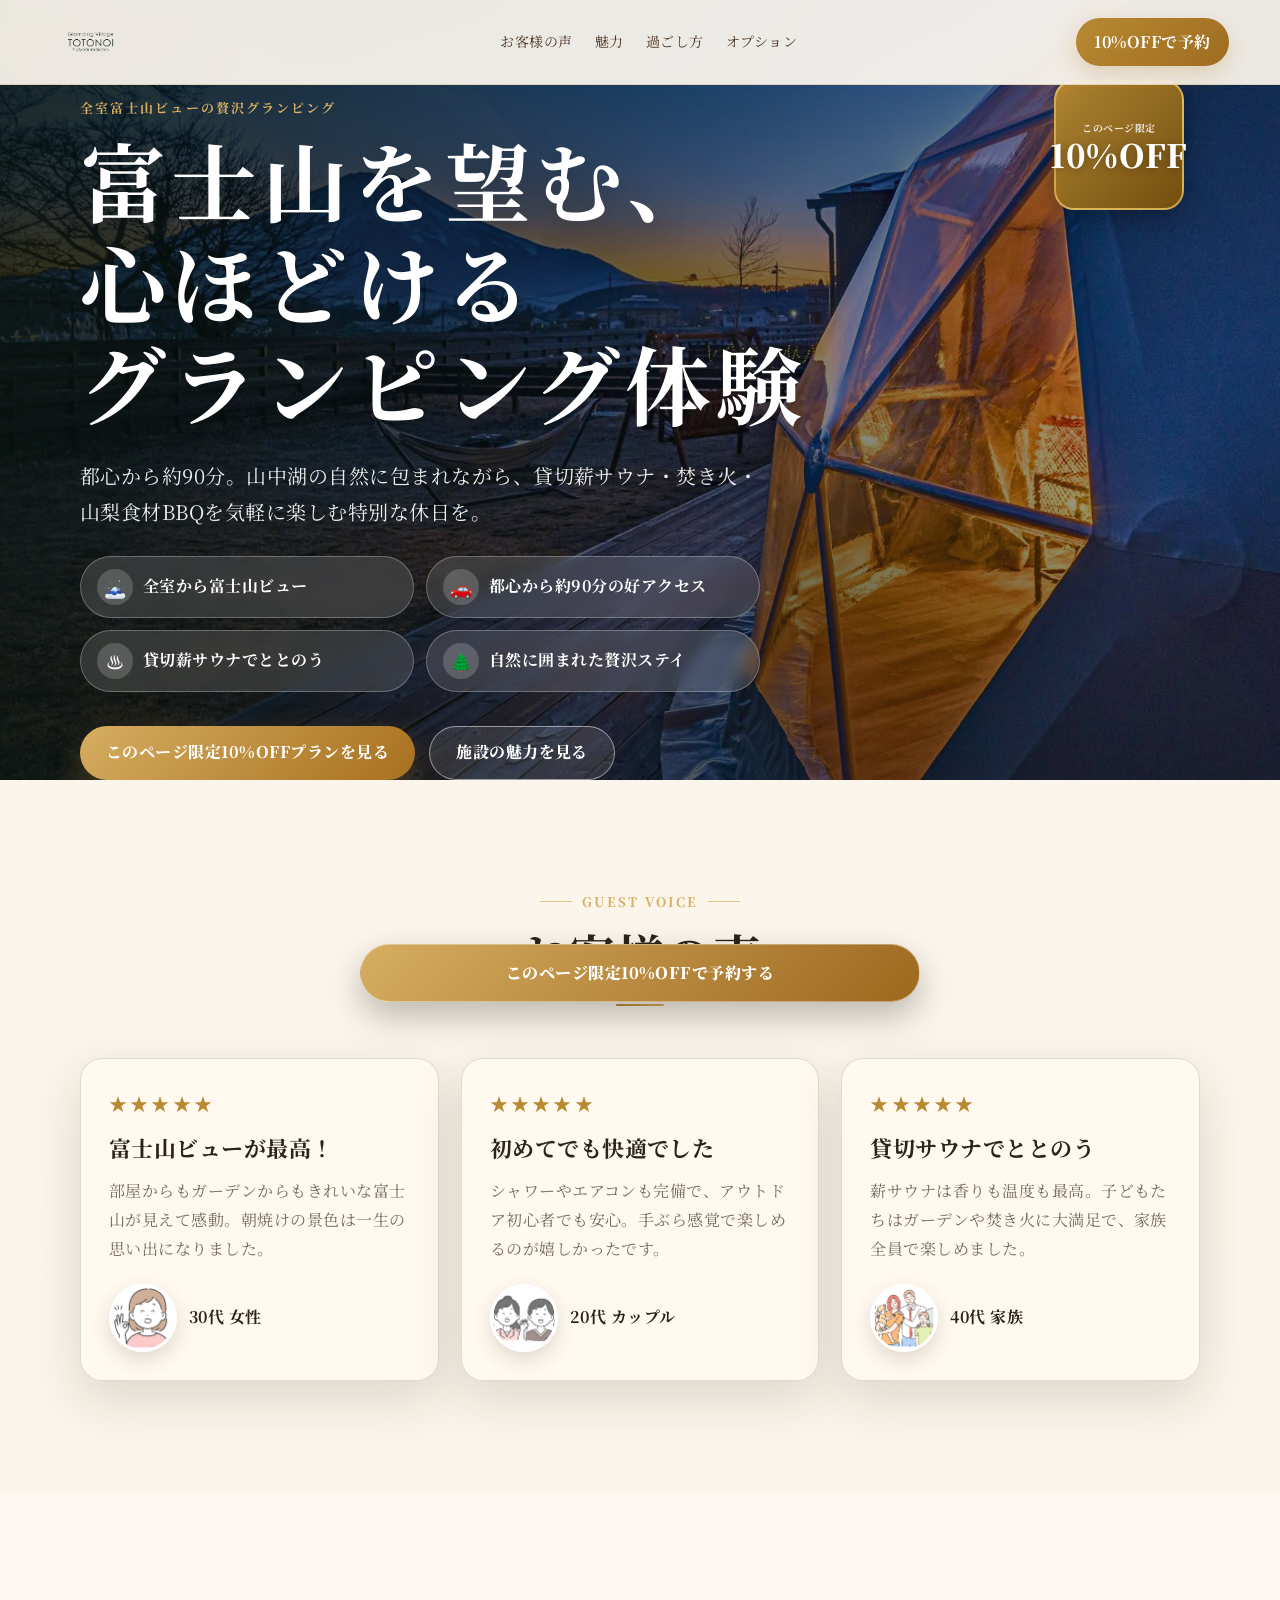
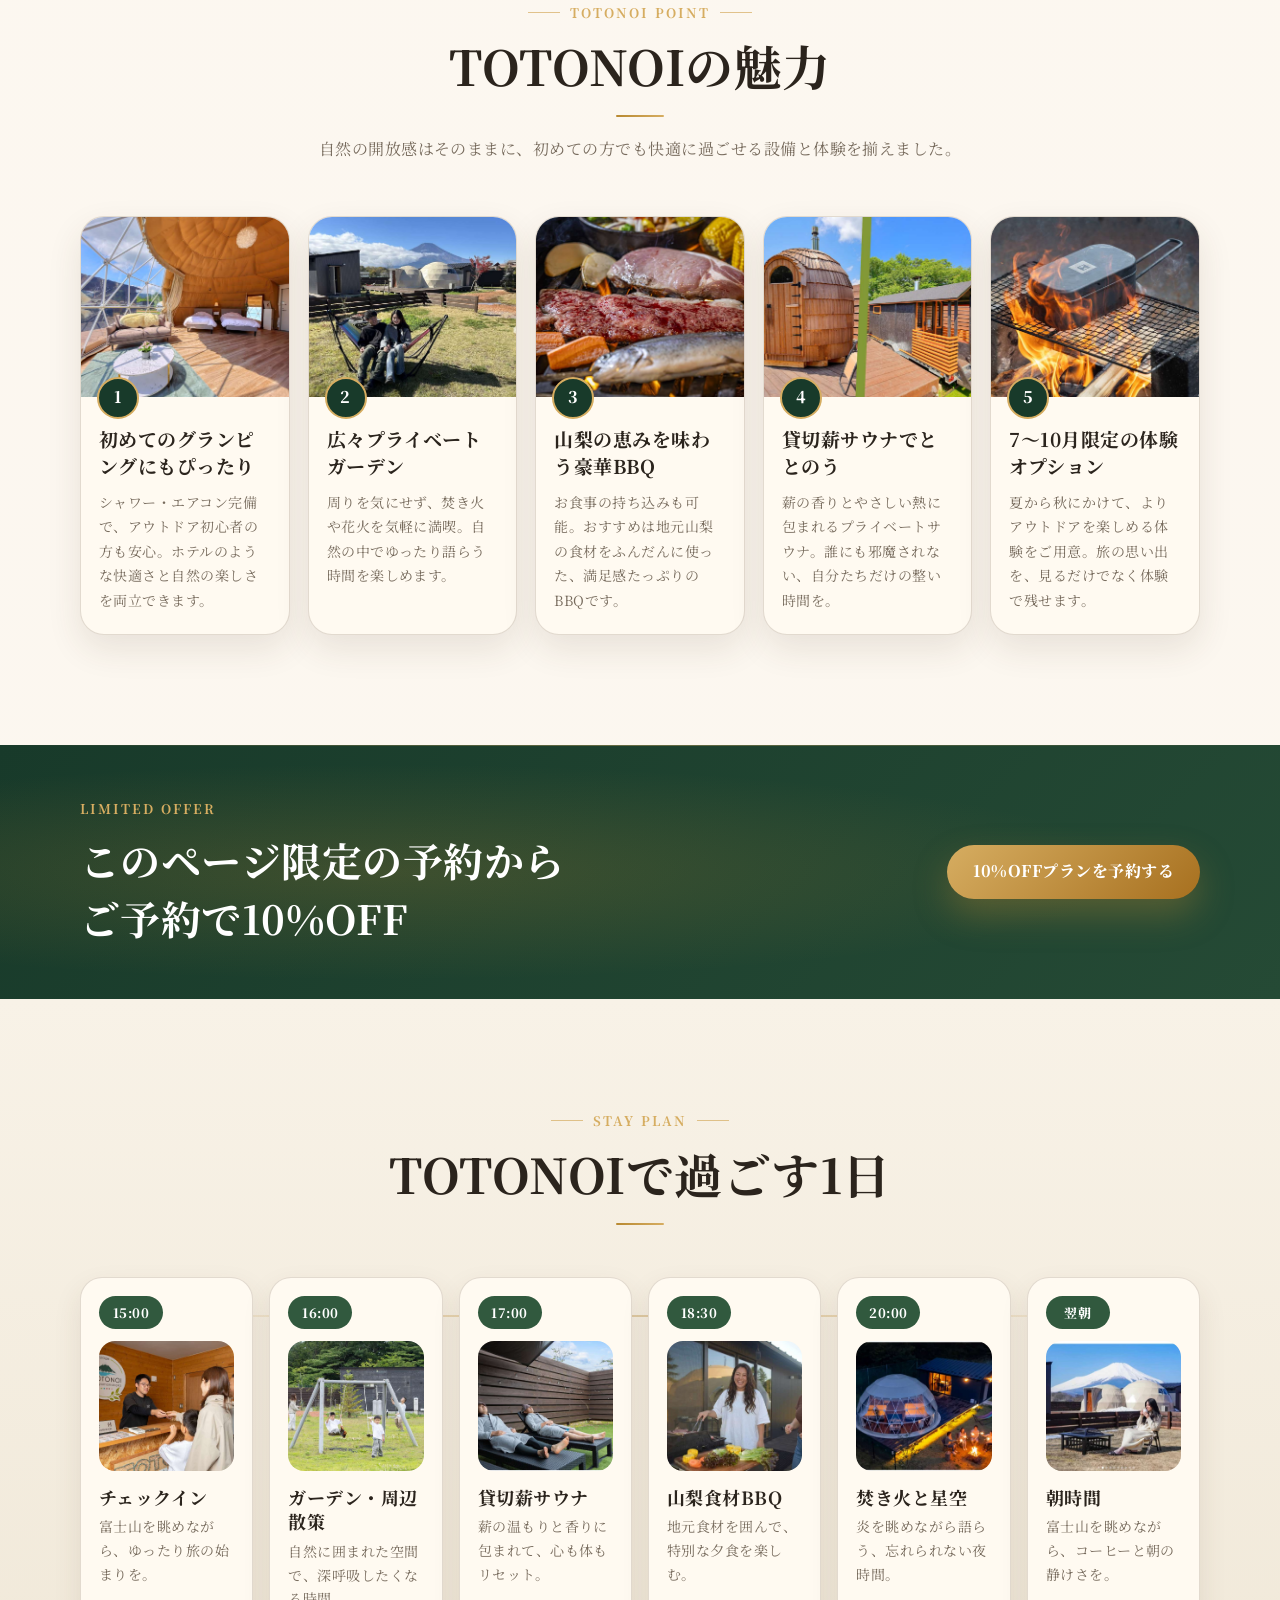
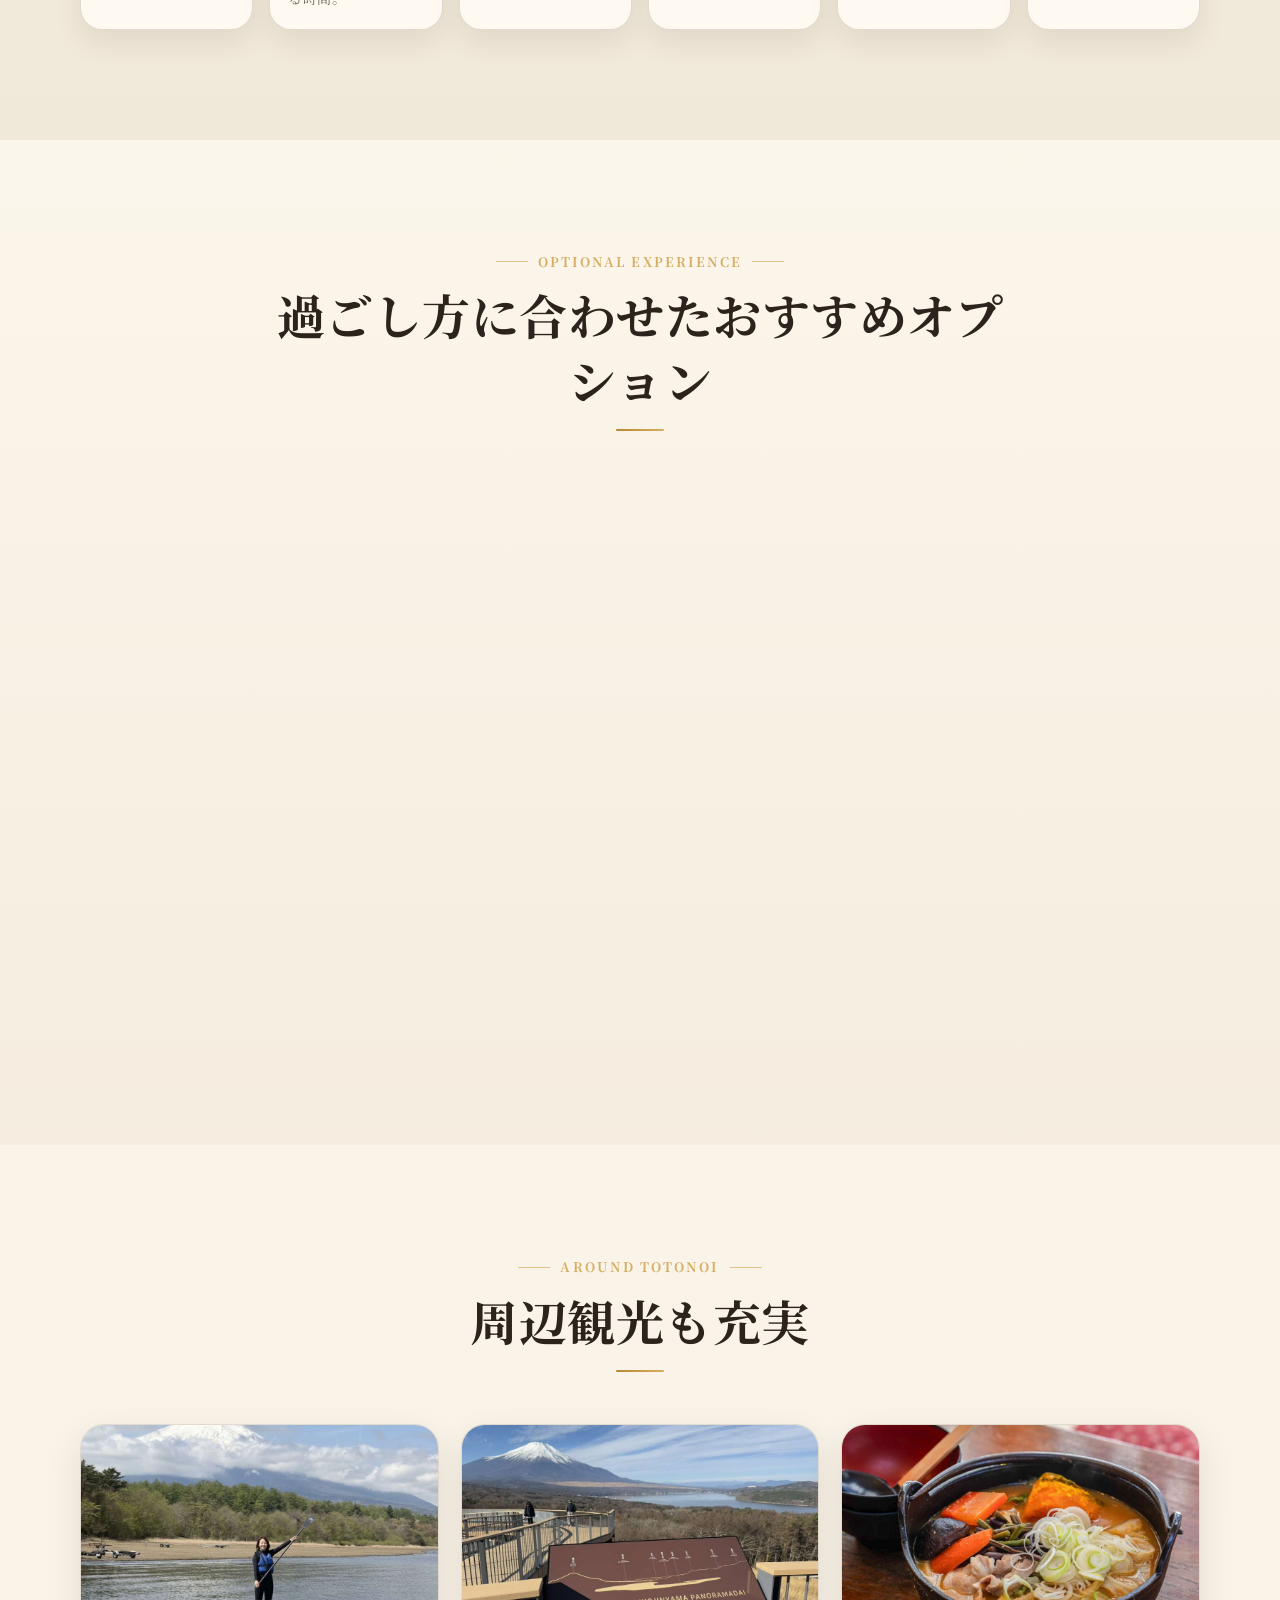
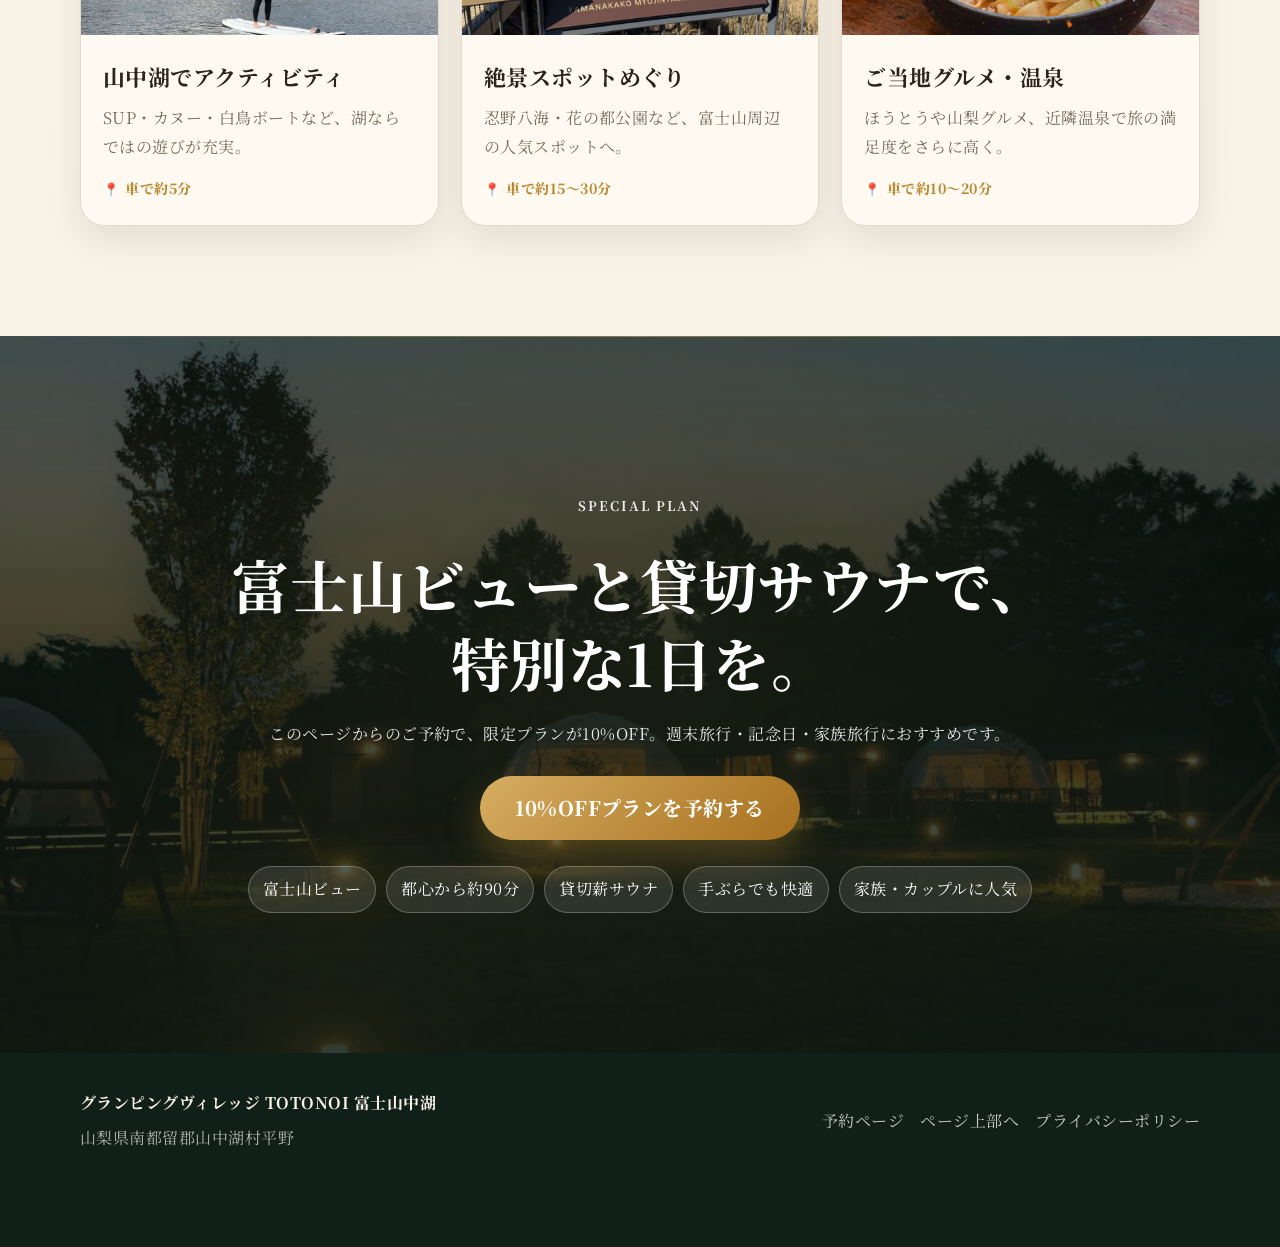
==== index.html @ 215a5625 "Update index.html" ====
<!doctype html>
<html lang="ja">
<head>
  <meta charset="utf-8">
  <meta name="viewport" content="width=device-width, initial-scale=1">
  <title>グランピングヴィレッジTOTONOI 富士山中湖｜LP限定10%OFF</title>
  <meta name="description" content="全室富士山ビュー。都心から約90分、貸切薪サウナと山梨食材BBQを楽しむ山中湖のグランピング。LP限定10%OFFプランはこちら。">
  <meta property="og:title" content="TOTONOI 富士山中湖｜富士山を望むグランピング体験">
  <meta property="og:description" content="全室富士山ビュー、都心から約90分。貸切薪サウナ・BBQ・焚き火・周辺観光を楽しめるグランピング。">
  <meta property="og:type" content="website">
  <meta property="og:image" content="images/hero-mv.jpg">
  <link rel="preconnect" href="https://fonts.googleapis.com">
  <link rel="preconnect" href="https://fonts.gstatic.com" crossorigin>
  <link href="https://fonts.googleapis.com/css2?family=Noto+Serif+JP:wght@400;700;900&display=swap" rel="stylesheet">
  <link rel="stylesheet" href="style.css">
</head>
<body>
  <!-- 予約URLはここを書き換えてください -->
  <!-- 例：const RESERVATION_URL = "https://reserve.489ban.net/client/g-totonoi/0/plan/id/xxxxx/stay"; は script.js 側にもあります -->

  <header class="site-header" aria-label="ページヘッダー">
    <a class="brand" href="#top" aria-label="TOTONOIトップへ">
      <img src="images/logo_type.png" alt="Glamping Village TOTONOI Fujiyamanakako" class="brand-logo">
    </a>
    <nav class="header-nav" aria-label="主要ナビゲーション">
      <a href="#voices">お客様の声</a>
      <a href="#features">魅力</a>
      <a href="#schedule">過ごし方</a>
      <a href="#options">オプション</a>
    </nav>
    <a class="header-cta js-reserve-link" href="#reserve">10%OFFで予約</a>
  </header>

  <main id="top">
    <section class="hero" aria-label="ファーストビュー">
      <div class="hero-bg" aria-hidden="true"></div>
      <div class="hero-overlay" aria-hidden="true"></div>
      <div class="hero-content container">
        <div class="discount-badge">
          <img src="images/10off.png" alt="このページからのご予約で10%OFF">
        </div>
        <p class="eyebrow">全室富士山ビューの贅沢グランピング</p>
        <h1>富士山を望む、<br>心ほどける<br>グランピング体験</h1>
        <p class="hero-lead">都心から約90分。山中湖の自然に包まれながら、貸切薪サウナ・焚き火・山梨食材BBQを気軽に楽しむ特別な休日を。</p>
        <ul class="hero-points" aria-label="TOTONOIの特徴">
          <li><span>🗻</span>全室から富士山ビュー</li>
          <li><span>🚗</span>都心から約90分の好アクセス</li>
          <li><span>♨️</span>貸切薪サウナでととのう</li>
          <li><span>🌲</span>自然に囲まれた贅沢ステイ</li>
        </ul>
        <div class="hero-actions">
          <a class="btn btn-primary js-reserve-link" href="#reserve">このページ限定10%OFFプランを見る</a>
          <a class="btn btn-ghost" href="#features">施設の魅力を見る</a>
        </div>
      </div>
    </section>

    <section id="voices" class="section voices">
      <div class="container">
        <div class="section-heading">
          <p class="eyebrow">Guest Voice</p>
          <h2>お客様の声</h2>
        </div>
        <div class="voice-grid">
          <article class="voice-card">
            <div class="stars" aria-label="5つ星">★★★★★</div>
            <h3>富士山ビューが最高！</h3>
            <p>部屋からもガーデンからもきれいな富士山が見えて感動。朝焼けの景色は一生の思い出になりました。</p>
            <div class="voice-person">
              <img src="images/voice-01.jpg" alt="30代女性の手書きイラスト" loading="lazy">
              <span>30代 女性</span>
            </div>
          </article>
          <article class="voice-card">
            <div class="stars" aria-label="5つ星">★★★★★</div>
            <h3>初めてでも快適でした</h3>
            <p>シャワーやエアコンも完備で、アウトドア初心者でも安心。手ぶら感覚で楽しめるのが嬉しかったです。</p>
            <div class="voice-person">
              <img src="images/voice-02.jpg" alt="20代カップルの手書きイラスト" loading="lazy">
              <span>20代 カップル</span>
            </div>
          </article>
          <article class="voice-card">
            <div class="stars" aria-label="5つ星">★★★★★</div>
            <h3>貸切サウナでととのう</h3>
            <p>薪サウナは香りも温度も最高。子どもたちはガーデンや焚き火に大満足で、家族全員で楽しめました。</p>
            <div class="voice-person">
              <img src="images/voice-03.jpg" alt="40代家族の手書きイラスト" loading="lazy">
              <span>40代 家族</span>
            </div>
          </article>
        </div>
      </div>
    </section>

    <section id="features" class="section features">
      <div class="container">
        <div class="section-heading">
          <p class="eyebrow">TOTONOI Point</p>
          <h2>TOTONOIの魅力</h2>
          <p>自然の開放感はそのままに、初めての方でも快適に過ごせる設備と体験を揃えました。</p>
        </div>
        <div class="feature-grid">
          <article class="feature-card">
            <img src="images/feature-room.jpg" alt="快適なグランピング客室" loading="lazy">
            <div class="feature-body">
              <span class="feature-mark">1</span>
              <h3>初めてのグランピングにもぴったり</h3>
              <p>シャワー・エアコン完備で、アウトドア初心者の方も安心。ホテルのような快適さと自然の楽しさを両立できます。</p>
            </div>
          </article>
          <article class="feature-card">
            <img src="images/feature-garden.jpg" alt="焚き火や花火を楽しめるプライベートガーデン" loading="lazy">
            <div class="feature-body">
              <span class="feature-mark">2</span>
              <h3>広々プライベートガーデン</h3>
              <p>周りを気にせず、焚き火や花火を気軽に満喫。自然の中でゆったり語らう時間を楽しめます。</p>
            </div>
          </article>
          <article class="feature-card">
            <img src="images/feature-bbq.jpg" alt="山梨食材を使った豪華BBQ" loading="lazy">
            <div class="feature-body">
              <span class="feature-mark">3</span>
              <h3>山梨の恵みを味わう豪華BBQ</h3>
              <p>お食事の持ち込みも可能。おすすめは地元山梨の食材をふんだんに使った、満足感たっぷりのBBQです。</p>
            </div>
          </article>
          <article class="feature-card">
            <img src="images/feature-sauna.jpg" alt="貸切薪サウナ" loading="lazy">
            <div class="feature-body">
              <span class="feature-mark">4</span>
              <h3>貸切薪サウナでととのう</h3>
              <p>薪の香りとやさしい熱に包まれるプライベートサウナ。誰にも邪魔されない、自分たちだけの整い時間を。</p>
            </div>
          </article>
          <article class="feature-card">
            <img src="images/feature-option.jpg" alt="季節限定アウトドア体験" loading="lazy">
            <div class="feature-body">
              <span class="feature-mark">5</span>
              <h3>7〜10月限定の体験オプション</h3>
              <p>夏から秋にかけて、よりアウトドアを楽しめる体験をご用意。旅の思い出を、見るだけでなく体験で残せます。</p>
            </div>
          </article>
        </div>
      </div>
    </section>

    <section class="section offer-band" aria-label="限定予約特典">
      <div class="container offer-inner">
        <div>
          <p class="eyebrow">Limited Offer</p>
          <h2>このページ限定の予約から<br>ご予約で10%OFF</h2>
        </div>
        <a class="btn btn-primary js-reserve-link" href="#reserve">10%OFFプランを予約する</a>
      </div>
    </section>

    <section id="schedule" class="section schedule">
      <div class="container">
        <div class="section-heading">
          <p class="eyebrow">Stay Plan</p>
          <h2>TOTONOIで過ごす1日</h2>
        </div>
        <div class="timeline">
          <article class="timeline-card">
            <span class="time">15:00</span>
            <img src="images/day-checkin.jpg" alt="チェックインと富士山ビュー" loading="lazy">
            <h3>チェックイン</h3>
            <p>富士山を眺めながら、ゆったり旅の始まりを。</p>
          </article>
          <article class="timeline-card">
            <span class="time">16:00</span>
            <img src="images/day-walk.jpg" alt="ガーデンや周辺散策" loading="lazy">
            <h3>ガーデン・周辺散策</h3>
            <p>自然に囲まれた空間で、深呼吸したくなる時間。</p>
          </article>
          <article class="timeline-card">
            <span class="time">17:00</span>
            <img src="images/day-sauna.jpg" alt="貸切薪サウナ" loading="lazy">
            <h3>貸切薪サウナ</h3>
            <p>薪の温もりと香りに包まれて、心も体もリセット。</p>
          </article>
          <article class="timeline-card">
            <span class="time">18:30</span>
            <img src="images/day-bbq.jpg" alt="山梨食材BBQ" loading="lazy">
            <h3>山梨食材BBQ</h3>
            <p>地元食材を囲んで、特別な夕食を楽しむ。</p>
          </article>
          <article class="timeline-card">
            <span class="time">20:00</span>
            <img src="images/day-fire.jpg" alt="焚き火と星空" loading="lazy">
            <h3>焚き火と星空</h3>
            <p>炎を眺めながら語らう、忘れられない夜時間。</p>
          </article>
          <article class="timeline-card">
            <span class="time">翌朝</span>
            <img src="images/day-morning.jpg" alt="富士山を眺める朝時間" loading="lazy">
            <h3>朝時間</h3>
            <p>富士山を眺めながら、コーヒーと朝の静けさを。</p>
          </article>
        </div>
      </div>
    </section>

    <section id="options" class="section options">
      <div class="container">
        <div class="section-heading">
          <p class="eyebrow">Optional Experience</p>
          <h2>過ごし方に合わせたおすすめオプション</h2>
        </div>
        <div class="option-grid">
          <article class="option-card option-family">
            <span class="option-label">家族におすすめ</span>
            <h3>ものづくり体験で<br>家族の思い出づくり</h3>
            <div class="option-images">
              <figure>
                <img src="images/family-tshirt.jpg" alt="親子でTシャツづくり" loading="lazy">
                <figcaption>オリジナルTシャツ作り</figcaption>
              </figure>
              <figure>
                <img src="images/family-cooking.jpg" alt="飯盒炊飯体験" loading="lazy">
                <figcaption>飯盒炊飯体験</figcaption>
              </figure>
            </div>
            <p>薪割りや火起こしなど、普段なかなかできない体験をお子さまへ。家族の絆が深まる時間をお過ごしください。</p>
          </article>
          <article class="option-card option-couple">
            <span class="option-label">カップルにおすすめ</span>
            <h3>ふたりだけの<br>特別な時間を</h3>
            <div class="option-images">
              <figure>
                <img src="images/couple-sauna.jpg" alt="カップルで貸切サウナ" loading="lazy">
                <figcaption>貸切サウナでととのう</figcaption>
              </figure>
              <figure>
                <img src="images/couple-birthday.jpg" alt="バースデーサプライズ" loading="lazy">
                <figcaption>バースデーサプライズ</figcaption>
              </figure>
            </div>
            <p>誰にも見られないプライベート空間だから、初めてのサウナにもおすすめ。ケーキや装飾で記念日も特別に演出します。</p>
          </article>
        </div>
      </div>
    </section>

    <section class="section sightseeing">
      <div class="container">
        <div class="section-heading">
          <p class="eyebrow">Around TOTONOI</p>
          <h2>周辺観光も充実</h2>
        </div>
        <div class="spot-grid">
          <article class="spot-card">
            <img src="images/spot-yamanakako.jpg" alt="山中湖アクティビティ" loading="lazy">
            <div>
              <h3>山中湖でアクティビティ</h3>
              <p>SUP・カヌー・白鳥ボートなど、湖ならではの遊びが充実。</p>
              <span>車で約5分</span>
            </div>
          </article>
          <article class="spot-card">
            <img src="images/spot-fuji-view.jpg" alt="富士山周辺の絶景スポット" loading="lazy">
            <div>
              <h3>絶景スポットめぐり</h3>
              <p>忍野八海・花の都公園など、富士山周辺の人気スポットへ。</p>
              <span>車で約15〜30分</span>
            </div>
          </article>
          <article class="spot-card">
            <img src="images/spot-gourmet.jpg" alt="山梨グルメ" loading="lazy">
            <div>
              <h3>ご当地グルメ・温泉</h3>
              <p>ほうとうや山梨グルメ、近隣温泉で旅の満足度をさらに高く。</p>
              <span>車で約10〜20分</span>
            </div>
          </article>
        </div>
      </div>
    </section>

    <section id="reserve" class="final-cta">
      <div class="final-bg" aria-hidden="true"></div>
      <div class="final-overlay" aria-hidden="true"></div>
      <div class="container final-content">
        <p class="eyebrow">Special Plan</p>
        <h2>富士山ビューと貸切サウナで、<br>特別な1日を。</h2>
        <p>このページからのご予約で、限定プランが10%OFF。週末旅行・記念日・家族旅行におすすめです。</p>
        <a class="btn btn-primary btn-large js-reserve-link" href="#">10%OFFプランを予約する</a>
        <ul class="final-points">
          <li>富士山ビュー</li>
          <li>都心から約90分</li>
          <li>貸切薪サウナ</li>
          <li>手ぶらでも快適</li>
          <li>家族・カップルに人気</li>
        </ul>
      </div>
    </section>
  </main>

  <footer class="site-footer">
    <div class="container footer-inner">
      <div>
        <strong>グランピングヴィレッジ TOTONOI 富士山中湖</strong>
        <p>山梨県南都留郡山中湖村平野</p>
      </div>
      <div class="footer-links">
        <a class="js-reserve-link" href="#reserve">予約ページ</a>
        <a href="#top">ページ上部へ</a>
        <!-- 必要に応じてプライバシーポリシーURLへ変更してください -->
        <a href="#">プライバシーポリシー</a>
      </div>
    </div>
  </footer>

  <div class="floating-cta" aria-label="固定予約ボタン">
    <a class="js-reserve-link" href="#reserve">このページ限定10%OFFで予約する</a>
  </div>

  <script src="script.js"></script>
</body>
</html>
---- style.css ----
:root {
  --bg: #f8f2e7;
  --paper: #fffaf1;
  --paper-2: #f0e5d3;
  --green: #183a2a;
  --green-2: #31593e;
  --gold: #b88931;
  --gold-2: #d6ad61;
  --brown: #4d3624;
  --text: #2b241d;
  --muted: #776b5d;
  --line: rgba(77, 54, 36, 0.16);
  --shadow: 0 18px 50px rgba(52, 34, 18, 0.14);
  --shadow-hover: 0 28px 60px rgba(52, 34, 18, 0.20);
  --radius: 22px;
  --container: 1120px;
}

* { box-sizing: border-box; }
html { scroll-behavior: smooth; }
body {
  margin: 0;
  color: var(--text);
  background:
    radial-gradient(circle at top left, rgba(214,173,97,.18), transparent 34rem),
    linear-gradient(180deg, #fbf5eb, var(--bg));
  font-family: "Noto Serif JP", "Yu Mincho", "Hiragino Mincho ProN", serif;
  line-height: 1.8;
  letter-spacing: 0.03em;
}
img { max-width: 100%; display: block; }
a { color: inherit; text-decoration: none; }
.container { width: min(var(--container), calc(100% - 40px)); margin-inline: auto; }
.sp-only { display: none; }

/* =====================
   LOGO
===================== */
.brand-logo {
  height: 56px;
  width: auto;
  display: block;
  filter: brightness(0) saturate(100%) invert(18%) sepia(18%) saturate(800%) hue-rotate(90deg) brightness(80%);
}
@media (max-width: 780px) {
  .brand-logo { height: 40px; }
}

/* =====================
   FADE-IN ANIMATION
===================== */
.fade-in {
  opacity: 0;
  transform: translateY(28px);
  transition: opacity .6s ease, transform .6s ease;
}
.fade-in.is-visible {
  opacity: 1;
  transform: translateY(0);
}
.fade-in:nth-child(2) { transition-delay: .1s; }
.fade-in:nth-child(3) { transition-delay: .2s; }
.fade-in:nth-child(4) { transition-delay: .3s; }
.fade-in:nth-child(5) { transition-delay: .4s; }
.fade-in:nth-child(6) { transition-delay: .5s; }

/* =====================
   HEADER
===================== */
.site-header {
  position: fixed;
  top: 0;
  left: 0;
  right: 0;
  z-index: 50;
  display: flex;
  align-items: center;
  justify-content: space-between;
  gap: 24px;
  padding: 14px clamp(18px, 4vw, 54px);
  background: rgba(255, 250, 241, 0.92);
  border-bottom: 1px solid rgba(184, 137, 49, .25);
  backdrop-filter: blur(14px);
  transition: transform .25s ease, box-shadow .25s ease;
}
.site-header.is-scrolled { box-shadow: 0 10px 30px rgba(24, 58, 42, .12); }
.brand { display: grid; line-height: 1.05; min-width: 170px; }
.brand-sub, .brand span:last-child { font-size: 11px; letter-spacing: .16em; }
.brand strong { font-size: 28px; letter-spacing: .08em; }
.header-nav { display: flex; gap: 22px; font-size: 14px; color: var(--brown); }
.header-nav a { position: relative; }
.header-nav a::after {
  content: "";
  position: absolute;
  left: 0;
  bottom: -5px;
  width: 0;
  height: 1px;
  background: var(--gold);
  transition: width .25s ease;
}
.header-nav a:hover::after { width: 100%; }
.header-cta {
  padding: 10px 18px;
  color: #fff;
  background: linear-gradient(135deg, var(--gold), #9e6c21);
  border-radius: 999px;
  font-weight: 700;
  box-shadow: 0 8px 22px rgba(184, 137, 49, .28);
  transition: transform .2s ease, box-shadow .2s ease;
}
.header-cta:hover {
  transform: translateY(-2px);
  box-shadow: 0 14px 30px rgba(184, 137, 49, .38);
}

/* =====================
   HERO
===================== */
.hero {
  position: relative;
  min-height: 780px;
  display: grid;
  align-items: center;
  overflow: hidden;
  color: #fff;
  background: #15271d;
}
.hero-bg,
.hero-overlay,
.final-bg,
.final-overlay {
  position: absolute;
  inset: 0;
}
.hero-bg {
  background: url("images/hero-mv.jpg") center/cover no-repeat;
  transform: scale(1.04);
  transition: transform 8s ease-out;
}
.hero-bg.is-loaded { transform: scale(1); }
.hero-overlay {
  background:
    linear-gradient(100deg, rgba(8,20,14,.85) 0%, rgba(8,20,14,.55) 45%, rgba(8,20,14,.08) 100%),
    linear-gradient(180deg, rgba(0,0,0,.28), rgba(0,0,0,.12) 45%, rgba(0,0,0,.42));
}
.hero-content { position: relative; z-index: 2; padding-top: 96px; }
.discount-badge {
  position: absolute;
  right: 16px;
  top: 80px;
  display: flex;
  flex-direction: column;
  align-items: center;
  justify-content: center;
  width: 130px;
  height: 130px;
  border-radius: 20px;
  background: linear-gradient(135deg, rgba(184,137,49,.95), rgba(120,80,10,.95));
  border: 2px solid rgba(255,220,120,.6);
  box-shadow: 0 8px 28px rgba(0,0,0,.35);
  backdrop-filter: blur(4px);
  text-align: center;
  animation: badge-pulse 3.5s ease-in-out infinite;
  overflow: visible;
}
.discount-badge img {
  display: none;
}
.discount-badge::before {
  content: "このページ限定";
  display: block;
  font-size: 10px;
  font-weight: 700;
  color: rgba(255,255,255,.9);
  letter-spacing: .05em;
  line-height: 1.3;
  margin-bottom: 4px;
}
.discount-badge::after {
  content: "10%OFF";
  display: block;
  font-size: 32px;
  font-weight: 900;
  color: #fff;
  letter-spacing: .02em;
  line-height: 1;
  text-shadow: 0 2px 8px rgba(0,0,0,.3);
}

.eyebrow {
  margin: 0 0 10px;
  color: var(--gold-2);
  font-weight: 700;
  letter-spacing: .16em;
  text-transform: uppercase;
  font-size: 13px;
}
.section-heading .eyebrow {
  display: flex;
  align-items: center;
  justify-content: center;
  gap: 10px;
}
.section-heading .eyebrow::before,
.section-heading .eyebrow::after {
  content: "";
  display: block;
  width: 32px;
  height: 1px;
  background: var(--gold-2);
  opacity: .7;
}

.hero h1 {
  margin: 0;
  font-size: clamp(44px, 7vw, 86px);
  line-height: 1.18;
  letter-spacing: .06em;
  text-shadow: 0 10px 34px rgba(0,0,0,.36);
}
.hero-lead {
  max-width: 680px;
  margin: 24px 0 26px;
  font-size: clamp(16px, 2vw, 20px);
  color: rgba(255,255,255,.92);
}
.hero-points {
  display: grid;
  grid-template-columns: repeat(2, minmax(220px, 1fr));
  gap: 12px;
  max-width: 680px;
  padding: 0;
  margin: 0 0 34px;
  list-style: none;
}
.hero-points li {
  display: flex;
  align-items: center;
  gap: 10px;
  padding: 12px 16px;
  border: 1px solid rgba(255,255,255,.28);
  border-radius: 999px;
  background: rgba(255,255,255,.13);
  backdrop-filter: blur(8px);
  font-weight: 700;
  transition: background .2s ease, border-color .2s ease;
}
.hero-points li:hover {
  background: rgba(255,255,255,.2);
  border-color: rgba(214,173,97,.5);
}
.hero-points span {
  display: grid;
  place-items: center;
  width: 36px;
  height: 36px;
  border-radius: 50%;
  background: rgba(255,255,255,.18);
  flex-shrink: 0;
  font-size: 18px;
}
.hero-points span img {
  display: none;
}
.hero-actions { display: flex; flex-wrap: wrap; gap: 14px; }

/* =====================
   BUTTONS
===================== */
.btn {
  display: inline-flex;
  align-items: center;
  justify-content: center;
  min-height: 54px;
  padding: 14px 26px;
  border-radius: 999px;
  font-weight: 800;
  line-height: 1.3;
  transition: transform .2s ease, box-shadow .2s ease, background .2s ease;
}
.btn:hover { transform: translateY(-3px); }
.btn-primary {
  color: #fff;
  background: linear-gradient(135deg, var(--gold-2), #a7701f);
  box-shadow: 0 16px 34px rgba(184, 137, 49, .34);
}
.btn-primary:hover {
  box-shadow: 0 22px 44px rgba(184, 137, 49, .46);
}
.btn-ghost {
  color: #fff;
  border: 1px solid rgba(255,255,255,.5);
  background: rgba(255,255,255,.11);
}
.btn-ghost:hover { background: rgba(255,255,255,.2); }
.btn-large { min-width: 320px; min-height: 64px; font-size: 20px; }

/* =====================
   SECTION COMMON
===================== */
.section { padding: clamp(70px, 9vw, 110px) 0; }
.section-heading { text-align: center; max-width: 760px; margin: 0 auto 52px; }
.section-heading h2 {
  margin: 0;
  font-size: clamp(30px, 4vw, 48px);
  line-height: 1.35;
  position: relative;
  display: inline-block;
}
.section-heading h2::after {
  content: "";
  display: block;
  width: 48px;
  height: 2px;
  background: linear-gradient(90deg, var(--gold), var(--gold-2));
  margin: 16px auto 0;
  border-radius: 2px;
}
.section-heading p:not(.eyebrow) { color: var(--muted); margin: 18px 0 0; }

/* =====================
   VOICES
===================== */
.voice-grid,
.spot-grid { display: grid; grid-template-columns: repeat(3, 1fr); gap: 22px; }
.voice-card {
  padding: 28px;
  background: rgba(255,250,241,.9);
  border: 1px solid var(--line);
  border-radius: var(--radius);
  box-shadow: var(--shadow);
  transition: transform .25s ease, box-shadow .25s ease;
}
.voice-card:hover {
  transform: translateY(-6px);
  box-shadow: var(--shadow-hover);
}
.stars { color: var(--gold); letter-spacing: .18em; font-size: 18px; }
.voice-card h3 { margin: 8px 0 10px; font-size: 22px; }
.voice-card p { margin: 0; color: var(--muted); }
.voice-person { display: flex; align-items: center; gap: 12px; margin-top: 20px; font-weight: 700; }
.voice-person img {
  width: 68px;
  height: 68px;
  border-radius: 50%;
  object-fit: cover;
  border: 3px solid #fff;
  box-shadow: 0 8px 20px rgba(77,54,36,.16);
}

/* =====================
   FEATURES
===================== */
.features { background: rgba(255,255,255,.28); }
.feature-grid { display: grid; grid-template-columns: repeat(5, 1fr); gap: 18px; }
.feature-card {
  overflow: hidden;
  background: var(--paper);
  border: 1px solid var(--line);
  border-radius: 24px;
  box-shadow: 0 14px 34px rgba(77,54,36,.11);
  transition: transform .25s ease, box-shadow .25s ease;
}
.feature-card:hover {
  transform: translateY(-6px);
  box-shadow: var(--shadow-hover);
}
.feature-card img { width: 100%; height: 180px; object-fit: cover; transition: transform .4s ease; }
.feature-card:hover img { transform: scale(1.05); }
.feature-body { position: relative; padding: 24px 18px 22px; }
.feature-mark {
  position: absolute;
  top: -20px;
  left: 16px;
  display: grid;
  place-items: center;
  width: 42px;
  height: 42px;
  color: #fff;
  background: var(--green);
  border: 2px solid var(--gold-2);
  border-radius: 50%;
  font-weight: 800;
}
.feature-card h3 { margin: 4px 0 10px; font-size: 19px; line-height: 1.45; }
.feature-card p { margin: 0; color: var(--muted); font-size: 14px; line-height: 1.75; }

/* =====================
   OFFER BAND
===================== */
.offer-band {
  position: relative;
  overflow: hidden;
  padding: 52px 0;
  color: #fff;
  background: linear-gradient(135deg, var(--green), #254a35);
}
.offer-band::before {
  content: "";
  position: absolute;
  inset: 0;
  background: radial-gradient(ellipse at 30% 50%, rgba(184,137,49,.22), transparent 60%);
  pointer-events: none;
}
.offer-band::after {
  content: "";
  position: absolute;
  top: 0;
  left: 0;
  right: 0;
  height: 1px;
  background: linear-gradient(90deg, transparent, rgba(214,173,97,.4), transparent);
}
.offer-inner { position: relative; z-index: 1; display: flex; align-items: center; justify-content: space-between; gap: 28px; }
.offer-inner .eyebrow { color: var(--gold-2); }
.offer-inner h2 { margin: 0; font-size: clamp(26px, 3.2vw, 40px); line-height: 1.45; }
.offer-inner h2::after { display: none; }

/* =====================
   TIMELINE
===================== */
.schedule { background: linear-gradient(180deg, var(--bg), #f0e8d8); }
.timeline { display: grid; grid-template-columns: repeat(6, 1fr); gap: 16px; position: relative; }
.timeline::before {
  content: "";
  position: absolute;
  top: 38px;
  left: 5%;
  right: 5%;
  height: 2px;
  background: linear-gradient(90deg, transparent, var(--gold-2), var(--gold), var(--gold-2), transparent);
  opacity: .35;
  z-index: 0;
}
.timeline-card {
  position: relative;
  z-index: 1;
  padding: 18px;
  background: var(--paper);
  border: 1px solid var(--line);
  border-radius: 22px;
  box-shadow: 0 12px 28px rgba(77,54,36,.10);
  transition: transform .25s ease, box-shadow .25s ease;
}
.timeline-card:hover {
  transform: translateY(-5px);
  box-shadow: var(--shadow-hover);
}
.time {
  display: inline-flex;
  align-items: center;
  justify-content: center;
  min-width: 64px;
  padding: 5px 10px;
  margin-bottom: 12px;
  color: #fff;
  background: var(--green-2);
  border-radius: 999px;
  font-weight: 800;
  font-size: 13px;
}
.timeline-card img { height: 130px; width: 100%; object-fit: cover; border-radius: 16px; transition: transform .4s ease; }
.timeline-card:hover img { transform: scale(1.04); }
.timeline-card h3 { margin: 14px 0 6px; font-size: 18px; line-height: 1.35; }
.timeline-card p { margin: 0; color: var(--muted); font-size: 14px; line-height: 1.7; }

/* =====================
   OPTIONS
===================== */
.options { background: linear-gradient(180deg, rgba(255,250,241,.3), rgba(240,229,211,.45)); }
.option-grid { display: grid; grid-template-columns: repeat(2, 1fr); gap: 26px; }
.option-card {
  padding: 30px;
  border: 1px solid var(--line);
  border-radius: 28px;
  box-shadow: var(--shadow);
  transition: transform .25s ease, box-shadow .25s ease;
}
.option-card:hover {
  transform: translateY(-5px);
  box-shadow: var(--shadow-hover);
}
.option-family { background: linear-gradient(180deg, #fbfff6, #f3f8ea); }
.option-couple { background: linear-gradient(180deg, #fff8f6, #faeeee); }
.option-label {
  display: inline-flex;
  padding: 8px 18px;
  color: #fff;
  background: var(--green-2);
  border-radius: 999px;
  font-weight: 800;
}
.option-couple .option-label { background: #b56c62; }
.option-card h3 { margin: 18px 0 22px; font-size: clamp(26px, 3vw, 36px); line-height: 1.35; text-align: center; }
.option-images { display: grid; grid-template-columns: repeat(2, 1fr); gap: 14px; }
.option-images figure { margin: 0; overflow: hidden; border-radius: 18px; }
.option-images img { height: 190px; width: 100%; object-fit: cover; transition: transform .4s ease; }
.option-images figure:hover img { transform: scale(1.06); }
.option-images figcaption { margin-top: 10px; font-weight: 800; text-align: center; }
.option-card p { color: var(--muted); margin: 22px 0 0; }

/* =====================
   SIGHTSEEING
===================== */
.spot-card {
  overflow: hidden;
  background: var(--paper);
  border: 1px solid var(--line);
  border-radius: 24px;
  box-shadow: 0 14px 34px rgba(77,54,36,.11);
  transition: transform .25s ease, box-shadow .25s ease;
}
.spot-card:hover {
  transform: translateY(-6px);
  box-shadow: var(--shadow-hover);
}
.spot-card img { height: 210px; width: 100%; object-fit: cover; transition: transform .4s ease; }
.spot-card:hover img { transform: scale(1.06); }
.spot-card div { padding: 22px; }
.spot-card h3 { margin: 0 0 8px; font-size: 22px; }
.spot-card p { margin: 0 0 12px; color: var(--muted); }
.spot-card span {
  display: inline-flex;
  align-items: center;
  gap: 6px;
  color: var(--gold);
  font-weight: 800;
  font-size: 14px;
}
.spot-card span::before {
  content: "📍";
  font-size: 13px;
}

/* =====================
   FINAL CTA
===================== */
.final-cta {
  position: relative;
  overflow: hidden;
  padding: clamp(86px, 12vw, 140px) 0;
  color: #fff;
  text-align: center;
  background: var(--green);
}
.final-bg { background: url("images/cta-bg.jpg") center/cover no-repeat; }
.final-overlay {
  background:
    linear-gradient(180deg, rgba(12,24,18,.64), rgba(12,24,18,.84)),
    radial-gradient(circle at center, rgba(184,137,49,.28), transparent 38rem);
}
.final-cta::after {
  content: "";
  position: absolute;
  top: 0;
  left: 0;
  right: 0;
  height: 1px;
  background: linear-gradient(90deg, transparent, rgba(214,173,97,.5), transparent);
}
.final-content { position: relative; z-index: 2; }
.final-content .eyebrow { justify-content: center; }
.final-content h2 { margin: 0; font-size: clamp(34px, 5vw, 58px); line-height: 1.35; }
.final-content h2::after { background: linear-gradient(90deg, var(--gold-2), rgba(214,173,97,.3)); }
.final-content p { max-width: 760px; margin: 18px auto 28px; color: rgba(255,255,255,.9); }
.final-points {
  display: flex;
  justify-content: center;
  flex-wrap: wrap;
  gap: 10px;
  padding: 0;
  margin: 26px 0 0;
  list-style: none;
}
.final-points li {
  padding: 8px 14px;
  border: 1px solid rgba(255,255,255,.25);
  border-radius: 999px;
  background: rgba(255,255,255,.1);
  transition: background .2s ease;
}
.final-points li:hover { background: rgba(255,255,255,.18); }

/* =====================
   FOOTER
===================== */
.site-footer {
  padding: 36px 0 94px;
  color: #f8f2e7;
  background: #102019;
}
.footer-inner { display: flex; justify-content: space-between; gap: 24px; align-items: center; }
.footer-inner p { margin: 6px 0 0; color: rgba(255,255,255,.65); }
.footer-links { display: flex; flex-wrap: wrap; gap: 16px; color: rgba(255,255,255,.78); }
.footer-links a:hover { color: #fff; }

/* =====================
   FLOATING CTA
===================== */
.floating-cta {
  position: fixed;
  left: 50%;
  bottom: 18px;
  z-index: 60;
  transform: translateX(-50%) translateY(120px);
  width: min(560px, calc(100% - 28px));
  transition: transform .28s ease;
}
.floating-cta.is-visible { transform: translateX(-50%) translateY(0); }
.floating-cta a {
  display: flex;
  justify-content: center;
  align-items: center;
  min-height: 58px;
  color: #fff;
  background: linear-gradient(135deg, var(--gold-2), #9c681e);
  border: 1px solid rgba(255,255,255,.35);
  border-radius: 999px;
  box-shadow: 0 14px 34px rgba(0,0,0,.25);
  font-weight: 900;
  transition: transform .2s ease, box-shadow .2s ease;
}
.floating-cta a:hover {
  transform: translateY(-2px);
  box-shadow: 0 20px 44px rgba(0,0,0,.35);
}

/* =====================
   RESPONSIVE
===================== */
@media (max-width: 1040px) {
  .header-nav { display: none; }
  .feature-grid { grid-template-columns: repeat(2, 1fr); }
  .feature-card:last-child { grid-column: 1 / -1; }
  .timeline { grid-template-columns: repeat(3, 1fr); }
  .timeline::before { display: none; }
}

@media (max-width: 780px) {
  .container { width: min(100% - 28px, var(--container)); }
  .sp-only { display: inline; }
  .site-header { padding: 10px 14px; }
  .brand strong { font-size: 22px; }
  .brand-sub, .brand span:last-child { font-size: 10px; }
  .header-cta { padding: 9px 12px; font-size: 13px; }
  .hero { min-height: 820px; align-items: end; }
  .hero-bg { background-position: center top; }
  .hero-overlay {
    background:
      linear-gradient(180deg, rgba(12,24,18,.18) 0%, rgba(12,24,18,.5) 35%, rgba(12,24,18,.88) 100%);
  }
  .hero-content { padding: 100px 0 54px; }
  .discount-badge {
    top: 56px;
    right: 12px;
    width: 100px;
    height: 100px;
    border-radius: 14px;
  }
  .discount-badge::before { font-size: 8px; }
  .discount-badge::after { font-size: 24px; }
  .hero h1 {
    font-size: clamp(26px, 7.5vw, 40px);
    line-height: 1.3;
    margin-top: 8px;
  }
  .hero-lead { font-size: 14px; margin: 14px 0 18px; }
  .hero-points { grid-template-columns: 1fr; gap: 8px; margin: 0 0 20px; }
  .hero-points li { font-size: 13px; padding: 9px 12px; }
  .hero-actions { display: grid; gap: 10px; }
  .btn { width: 100%; min-height: 48px; }
  .voice-grid, .spot-grid, .option-grid { grid-template-columns: 1fr; }
  .feature-grid { grid-template-columns: 1fr; }
  .feature-card:last-child { grid-column: auto; }
  .feature-card img { height: 220px; }
  .offer-inner { display: grid; text-align: center; }
  .timeline { grid-template-columns: 1fr; }
  .timeline-card { display: grid; grid-template-columns: 92px 1fr; gap: 0 16px; align-items: start; }
  .timeline-card .time { grid-column: 1; grid-row: 1; }
  .timeline-card img { grid-column: 1; grid-row: 2 / span 2; height: 92px; border-radius: 14px; }
  .timeline-card h3 { grid-column: 2; grid-row: 1; margin-top: 0; padding-top: 2px; }
  .timeline-card p { grid-column: 2; grid-row: 2; }
  .option-card { padding: 22px; }
  .option-images { grid-template-columns: 1fr; }
  .option-images img { height: 220px; }
  .footer-inner { display: grid; text-align: center; justify-items: center; }
  .footer-links { justify-content: center; }
}

@media (max-width: 420px) {
  body { letter-spacing: .01em; }
  .header-cta { font-size: 12px; }
  .hero-lead { font-size: 15px; }
  .section { padding: 64px 0; }
  .voice-card { padding: 22px; }
  .btn-large { min-width: 0; font-size: 18px; }
  .spot-card img { height: 185px; }
}
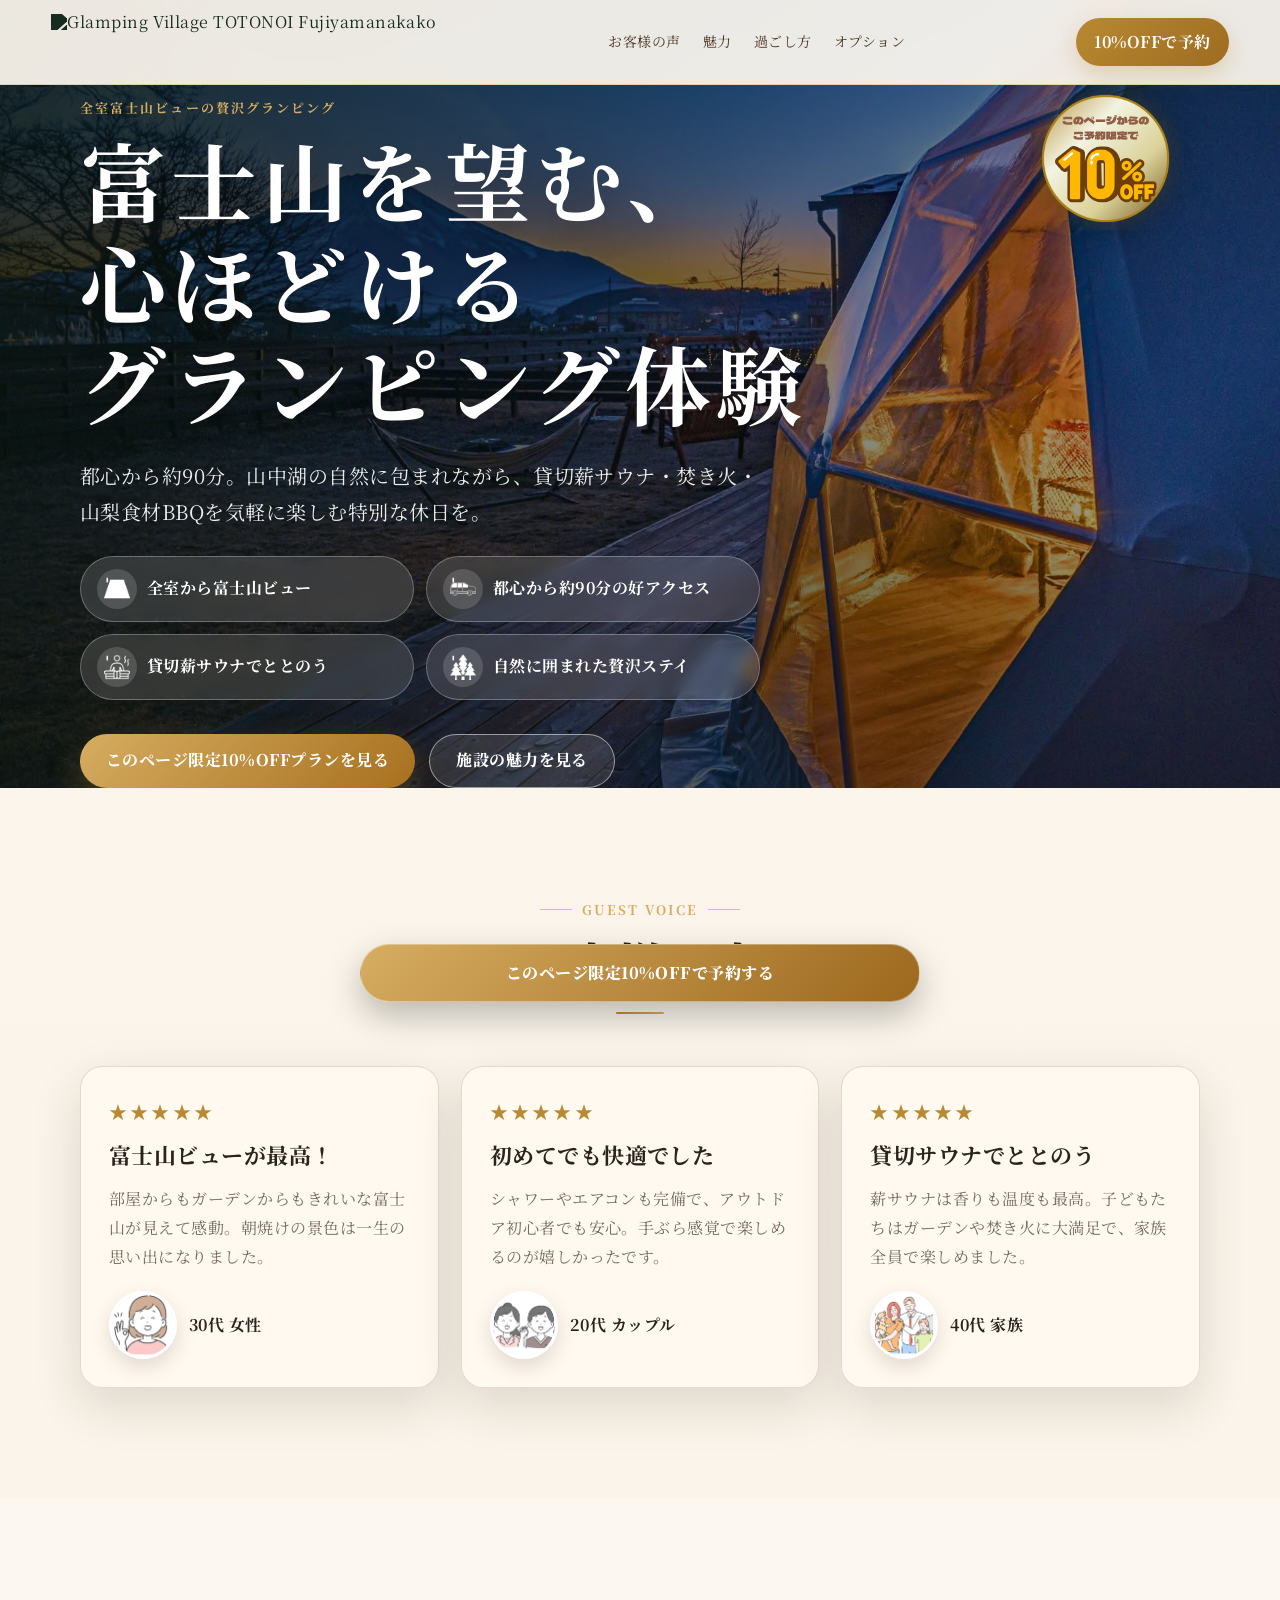
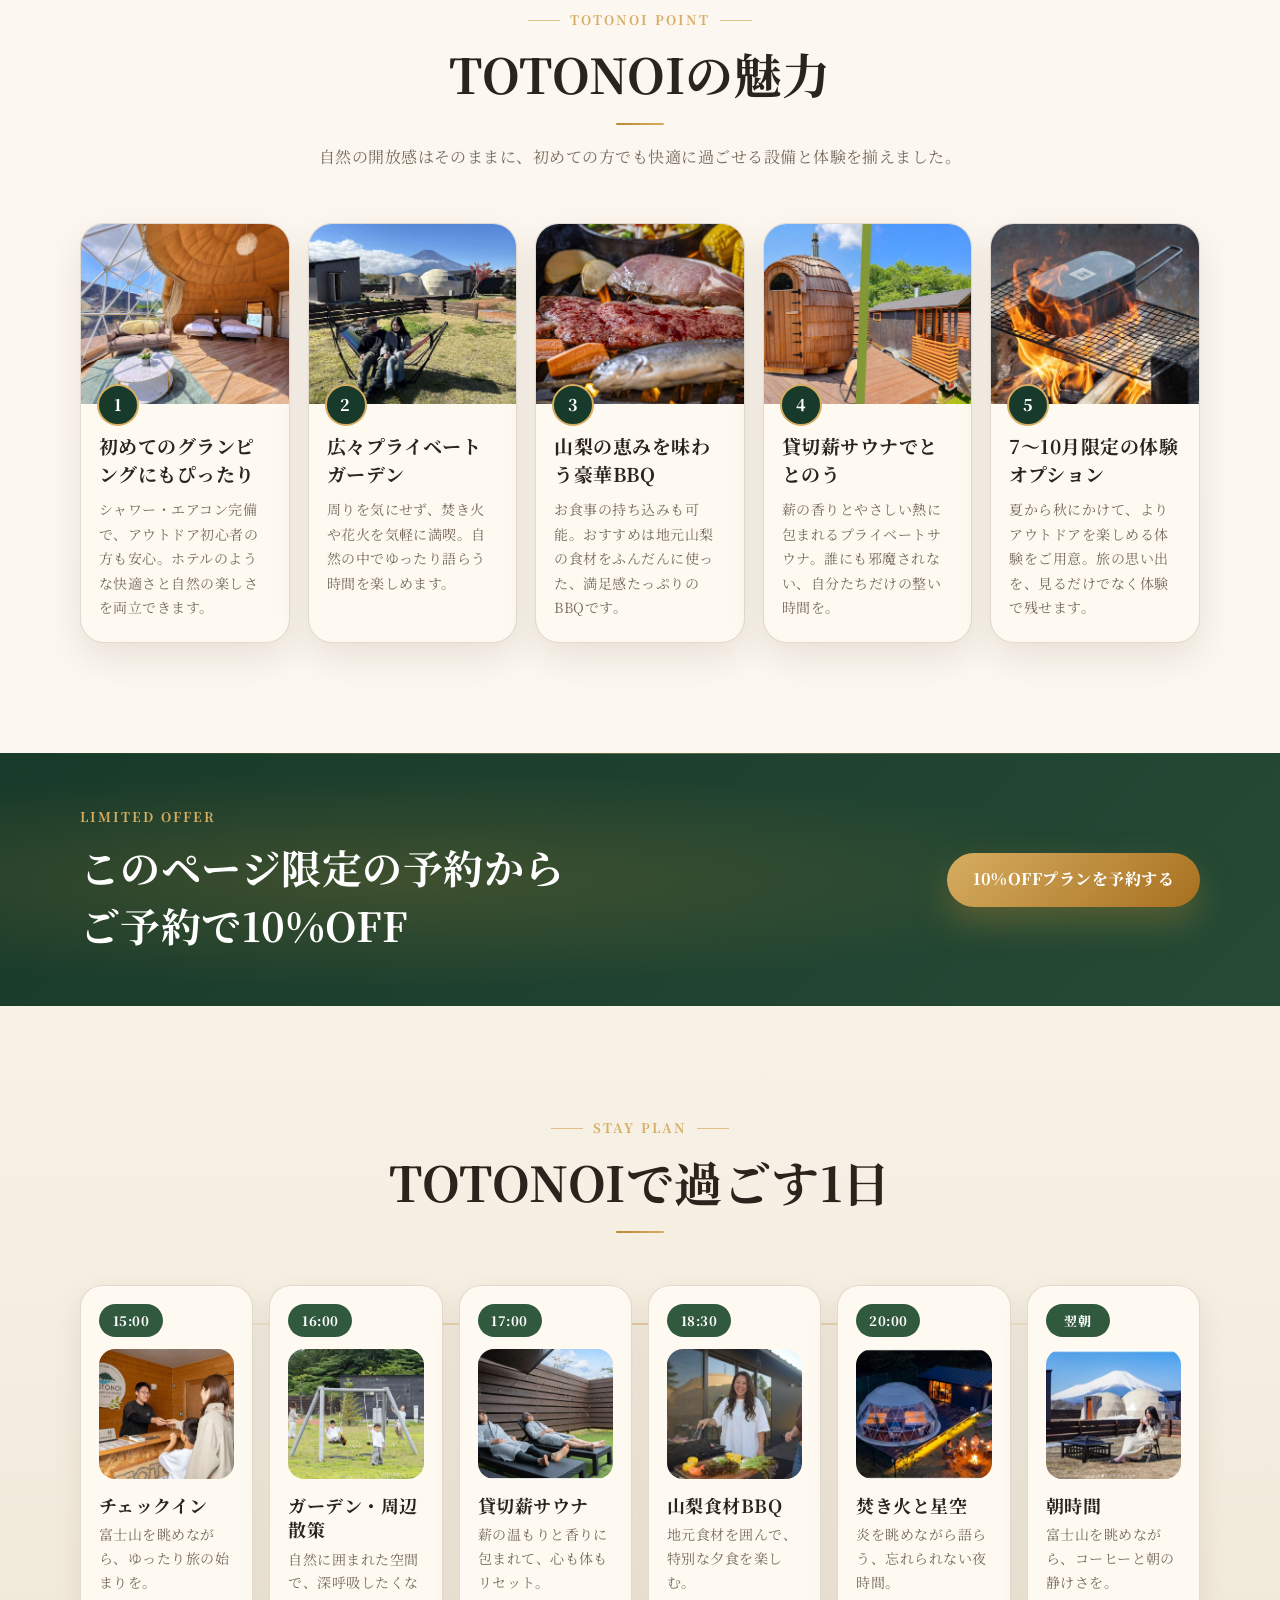
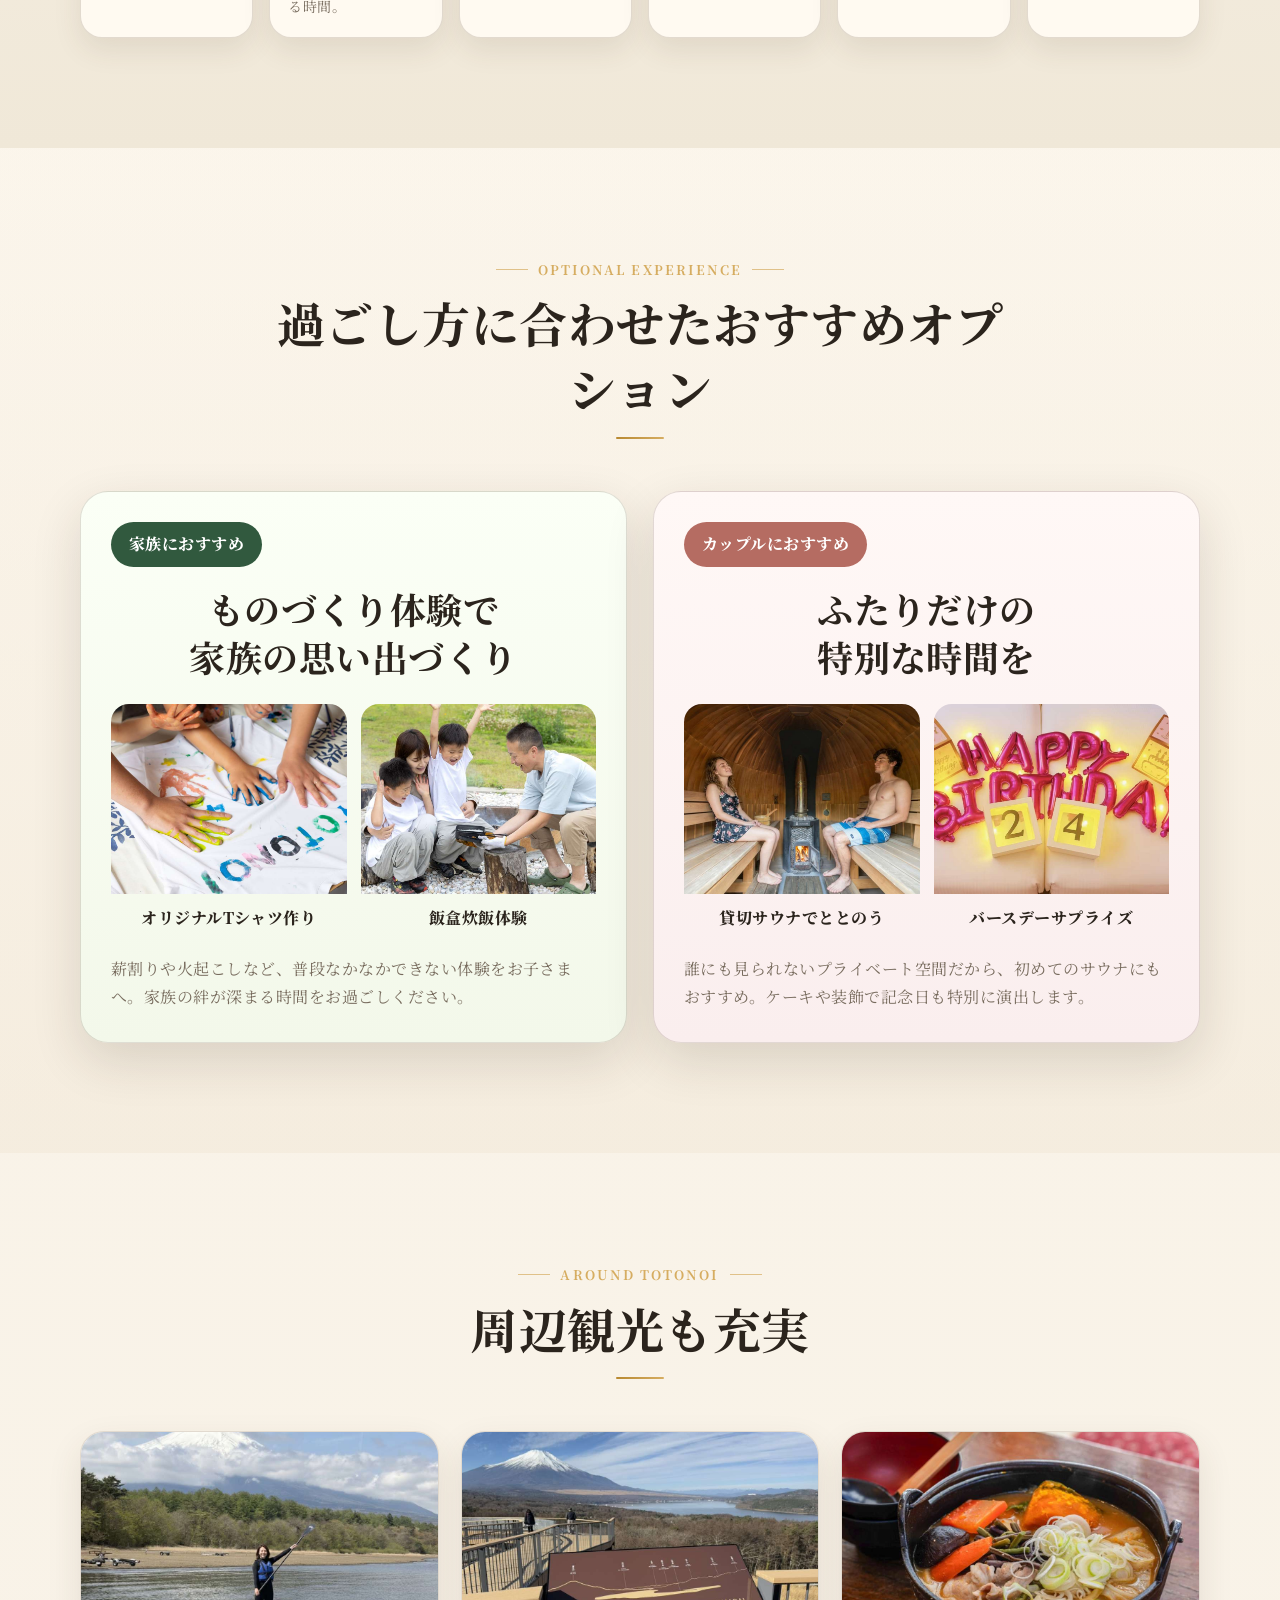
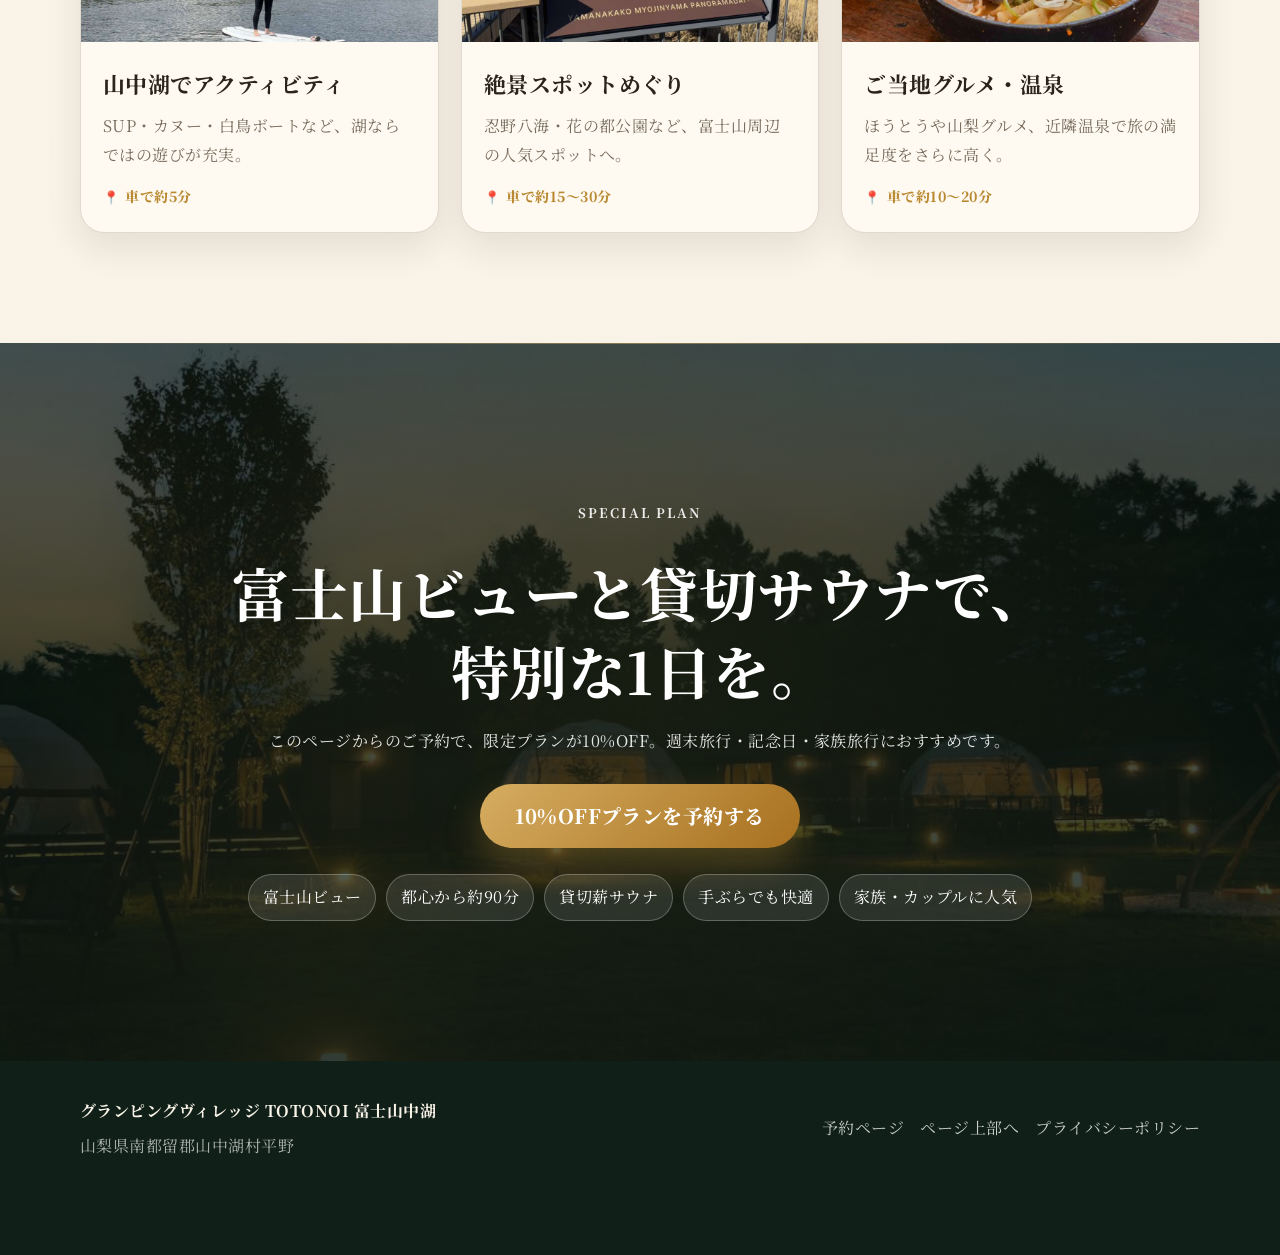
==== commit a63cd3fb: "Update index.html" ====
--- a/index.html
+++ b/index.html
@@ -37,16 +37,16 @@
       <div class="hero-overlay" aria-hidden="true"></div>
       <div class="hero-content container">
         <div class="discount-badge">
-          <img src="images/10off.png" alt="このページからのご予約で10%OFF">
+          <img src="images/10off.png" alt="このページからのご予約限定で10%OFF">
         </div>
         <p class="eyebrow">全室富士山ビューの贅沢グランピング</p>
         <h1>富士山を望む、<br>心ほどける<br>グランピング体験</h1>
         <p class="hero-lead">都心から約90分。山中湖の自然に包まれながら、貸切薪サウナ・焚き火・山梨食材BBQを気軽に楽しむ特別な休日を。</p>
         <ul class="hero-points" aria-label="TOTONOIの特徴">
-          <li><span>🗻</span>全室から富士山ビュー</li>
-          <li><span>🚗</span>都心から約90分の好アクセス</li>
-          <li><span>♨️</span>貸切薪サウナでととのう</li>
-          <li><span>🌲</span>自然に囲まれた贅沢ステイ</li>
+          <li><span><img src="images/fujisan.png" alt="富士山"></span>全室から富士山ビュー</li>
+          <li><span><img src="images/car.png" alt="アクセス"></span>都心から約90分の好アクセス</li>
+          <li><span><img src="images/sauna.png" alt="サウナ"></span>貸切薪サウナでととのう</li>
+          <li><span><img src="images/forest.png" alt="自然"></span>自然に囲まれた贅沢ステイ</li>
         </ul>
         <div class="hero-actions">
           <a class="btn btn-primary js-reserve-link" href="#reserve">このページ限定10%OFFプランを見る</a>
--- a/style.css
+++ b/style.css
@@ -149,43 +149,15 @@
   position: absolute;
   right: 16px;
   top: 80px;
-  display: flex;
-  flex-direction: column;
-  align-items: center;
-  justify-content: center;
-  width: 130px;
-  height: 130px;
-  border-radius: 20px;
-  background: linear-gradient(135deg, rgba(184,137,49,.95), rgba(120,80,10,.95));
-  border: 2px solid rgba(255,220,120,.6);
-  box-shadow: 0 8px 28px rgba(0,0,0,.35);
-  backdrop-filter: blur(4px);
-  text-align: center;
+  width: 150px;
+  height: 150px;
   animation: badge-pulse 3.5s ease-in-out infinite;
-  overflow: visible;
 }
 .discount-badge img {
-  display: none;
-}
-.discount-badge::before {
-  content: "このページ限定";
-  display: block;
-  font-size: 10px;
-  font-weight: 700;
-  color: rgba(255,255,255,.9);
-  letter-spacing: .05em;
-  line-height: 1.3;
-  margin-bottom: 4px;
-}
-.discount-badge::after {
-  content: "10%OFF";
-  display: block;
-  font-size: 32px;
-  font-weight: 900;
-  color: #fff;
-  letter-spacing: .02em;
-  line-height: 1;
-  text-shadow: 0 2px 8px rgba(0,0,0,.3);
+  width: 100%;
+  height: 100%;
+  object-fit: contain;
+  filter: drop-shadow(0 6px 20px rgba(0,0,0,.4));
 }
 
 .eyebrow {
@@ -253,15 +225,18 @@
 .hero-points span {
   display: grid;
   place-items: center;
-  width: 36px;
-  height: 36px;
+  width: 40px;
+  height: 40px;
   border-radius: 50%;
-  background: rgba(255,255,255,.18);
+  background: rgba(255,255,255,.15);
   flex-shrink: 0;
-  font-size: 18px;
 }
 .hero-points span img {
-  display: none;
+  width: 26px;
+  height: 26px;
+  object-fit: contain;
+  display: block;
+  filter: brightness(0) invert(1);
 }
 .hero-actions { display: flex; flex-wrap: wrap; gap: 14px; }
 
@@ -653,13 +628,10 @@
   .hero-content { padding: 100px 0 54px; }
   .discount-badge {
     top: 56px;
-    right: 12px;
-    width: 100px;
-    height: 100px;
-    border-radius: 14px;
+    right: 10px;
+    width: 110px;
+    height: 110px;
   }
-  .discount-badge::before { font-size: 8px; }
-  .discount-badge::after { font-size: 24px; }
   .hero h1 {
     font-size: clamp(26px, 7.5vw, 40px);
     line-height: 1.3;
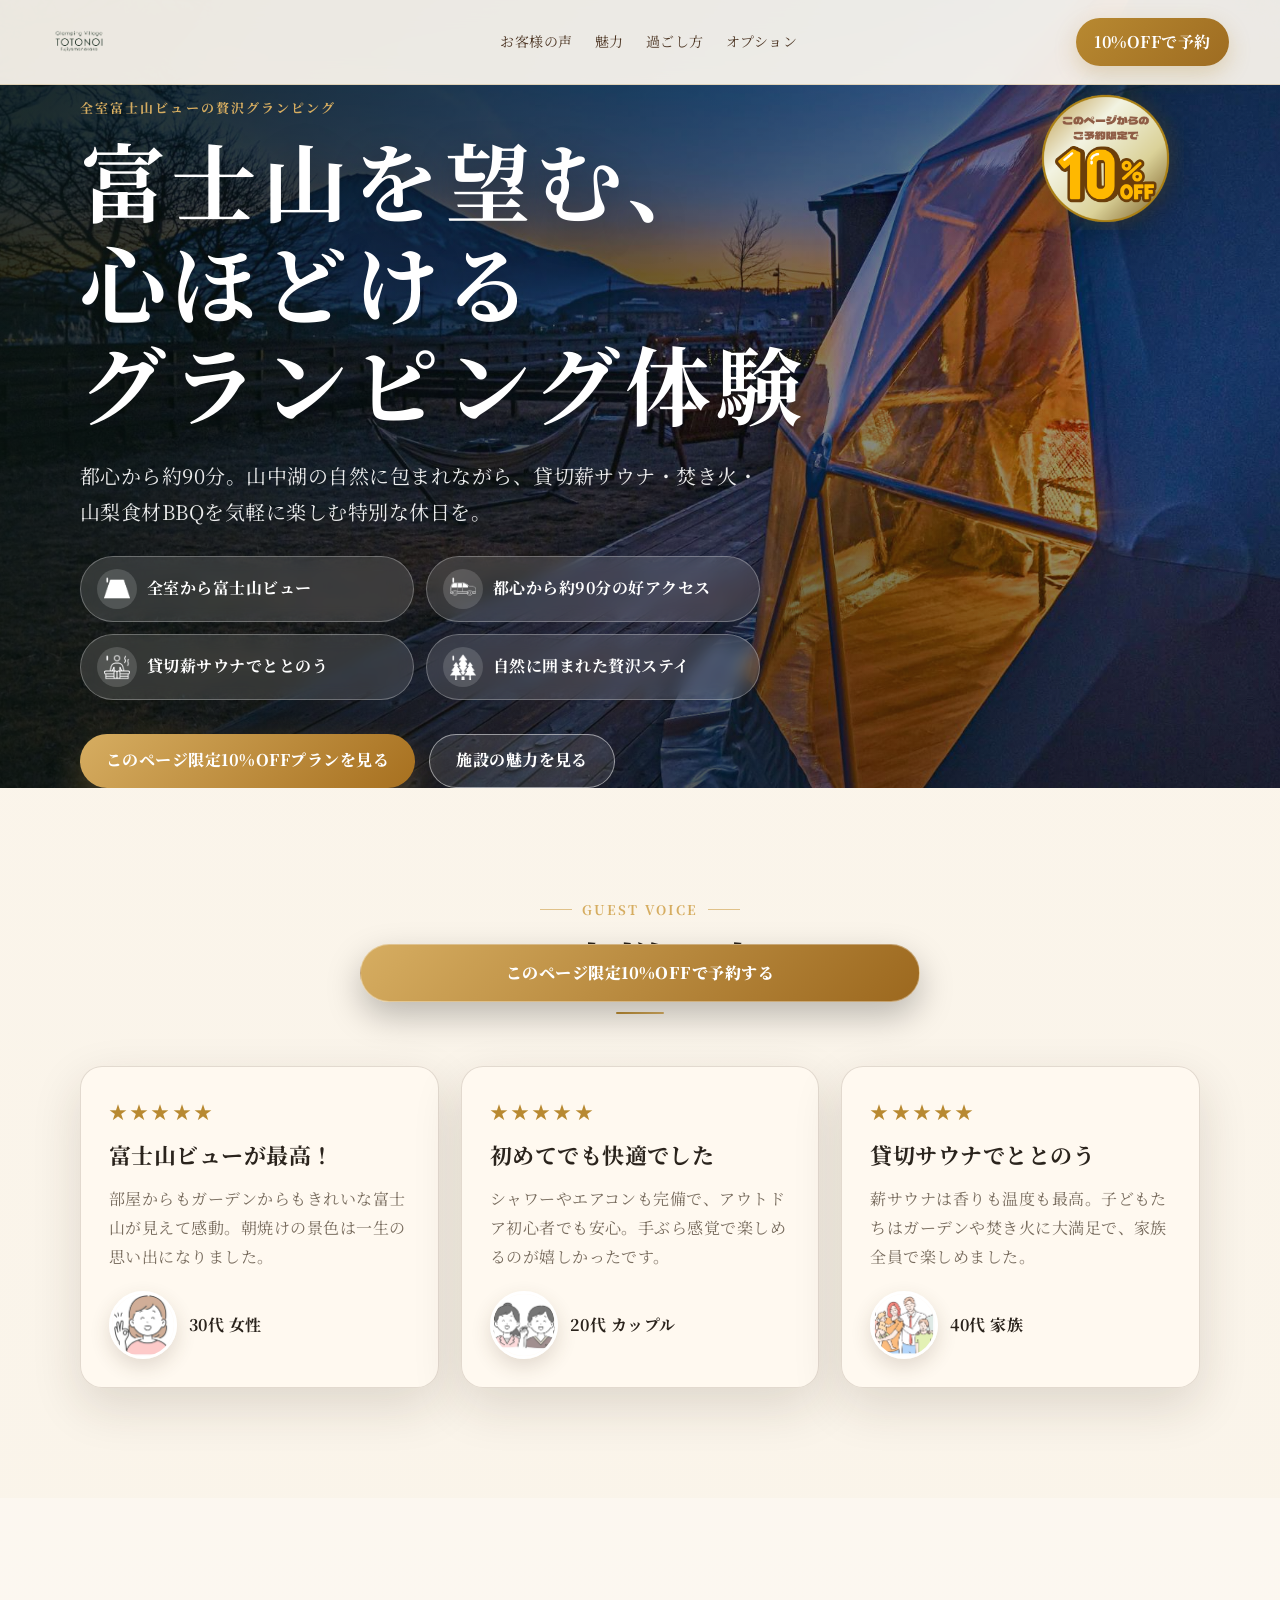
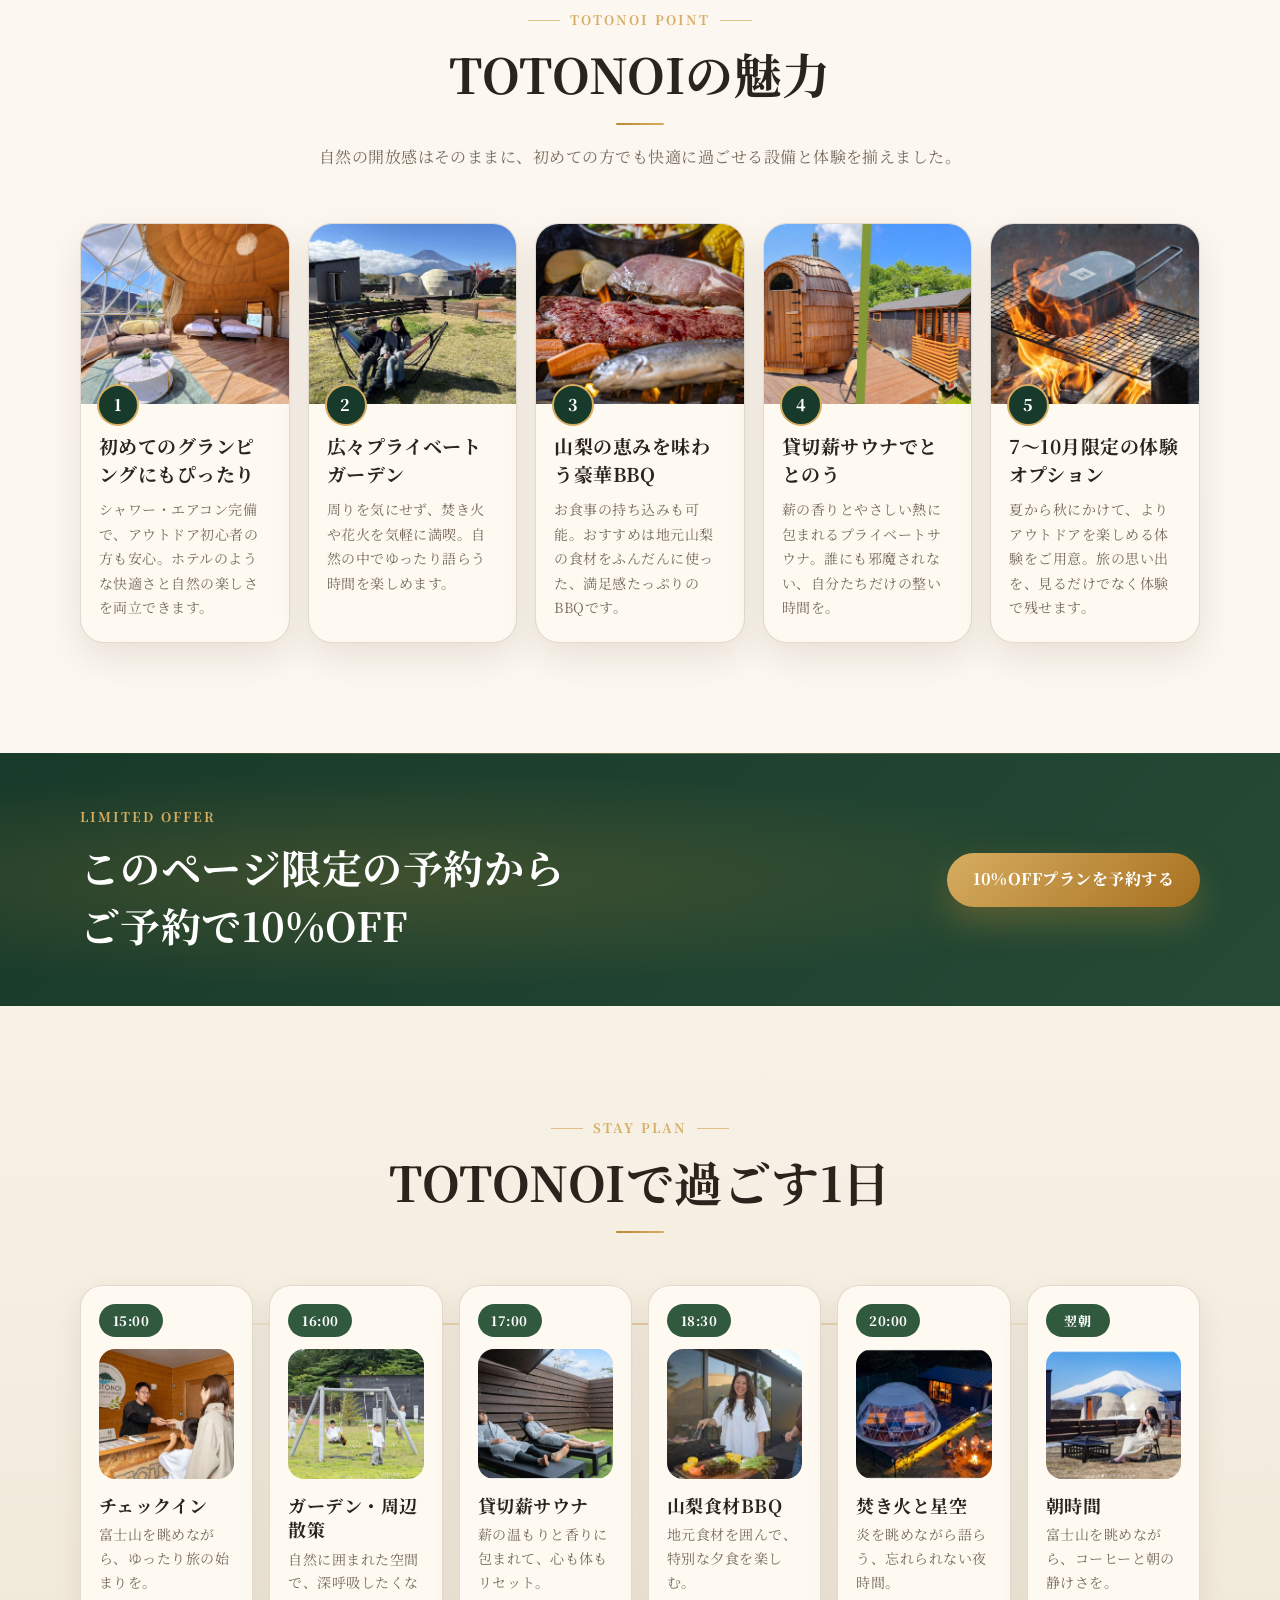
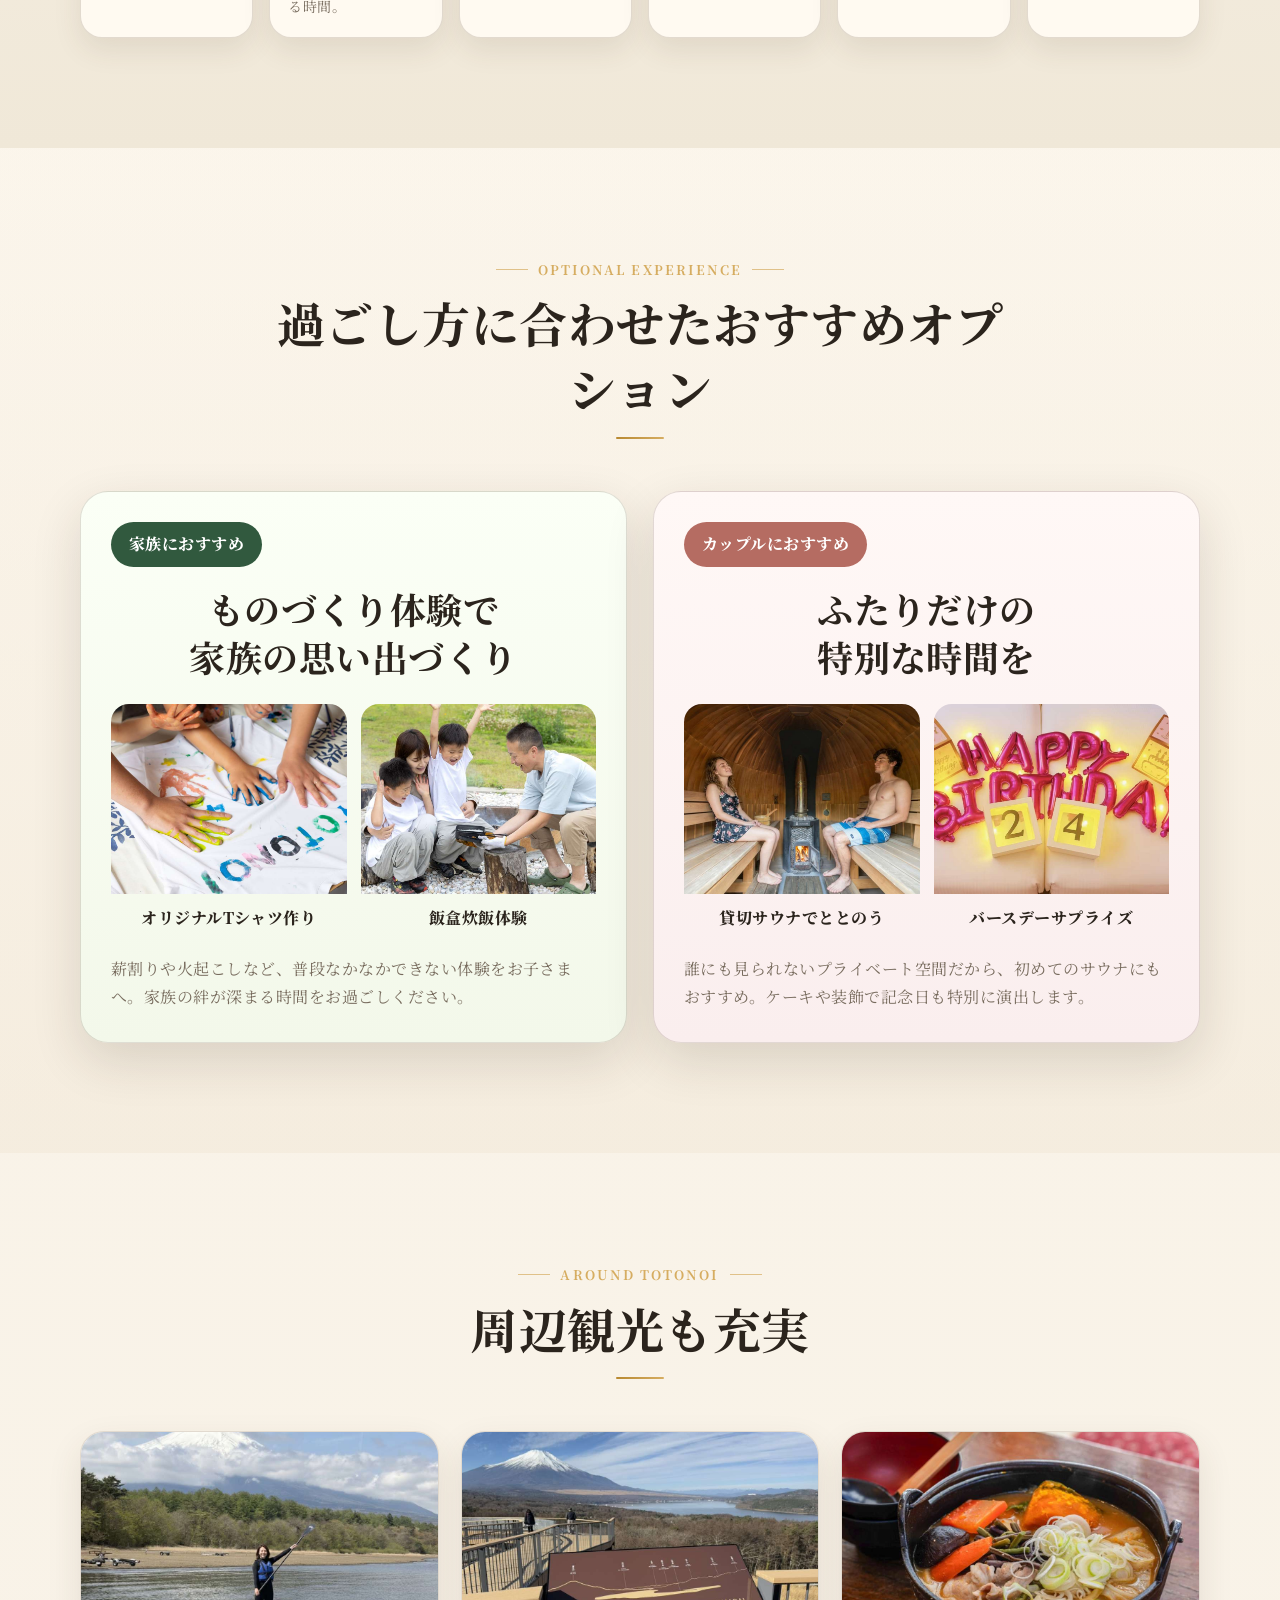
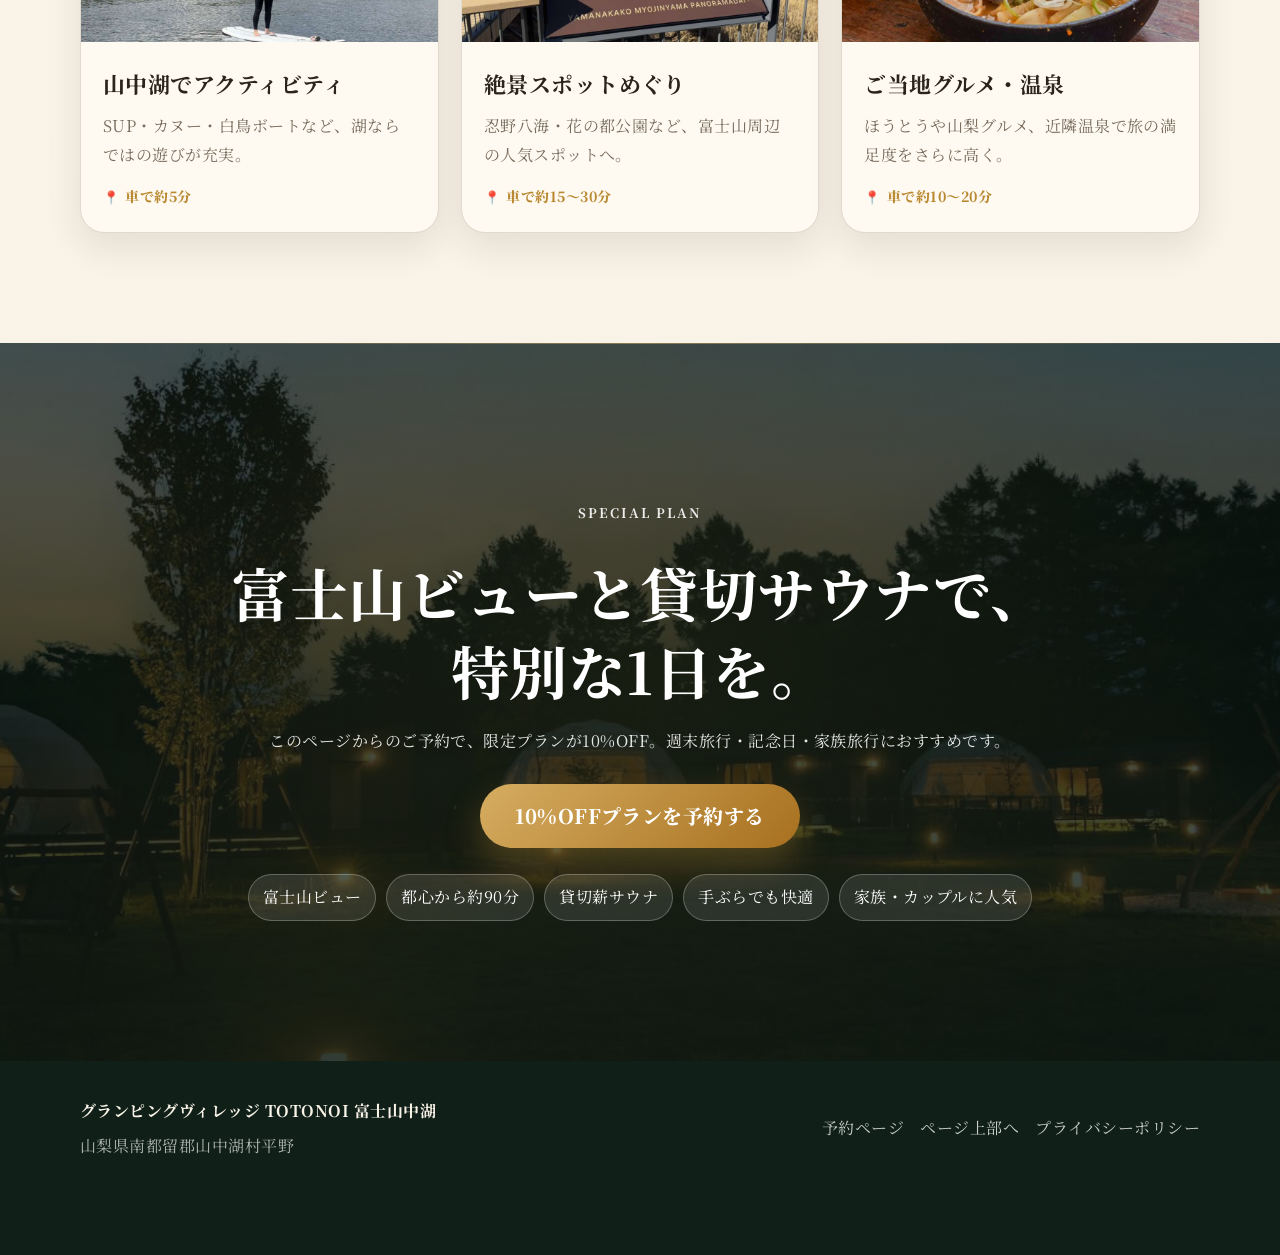
==== commit 392adece: "Update index.html" ====
--- a/index.html
+++ b/index.html
@@ -20,7 +20,7 @@
 
   <header class="site-header" aria-label="ページヘッダー">
     <a class="brand" href="#top" aria-label="TOTONOIトップへ">
-      <img src="images/logo_type.png" alt="Glamping Village TOTONOI Fujiyamanakako" class="brand-logo">
+      <img src="images/logo type.png" alt="Glamping Village TOTONOI Fujiyamanakako" class="brand-logo">
     </a>
     <nav class="header-nav" aria-label="主要ナビゲーション">
       <a href="#voices">お客様の声</a>
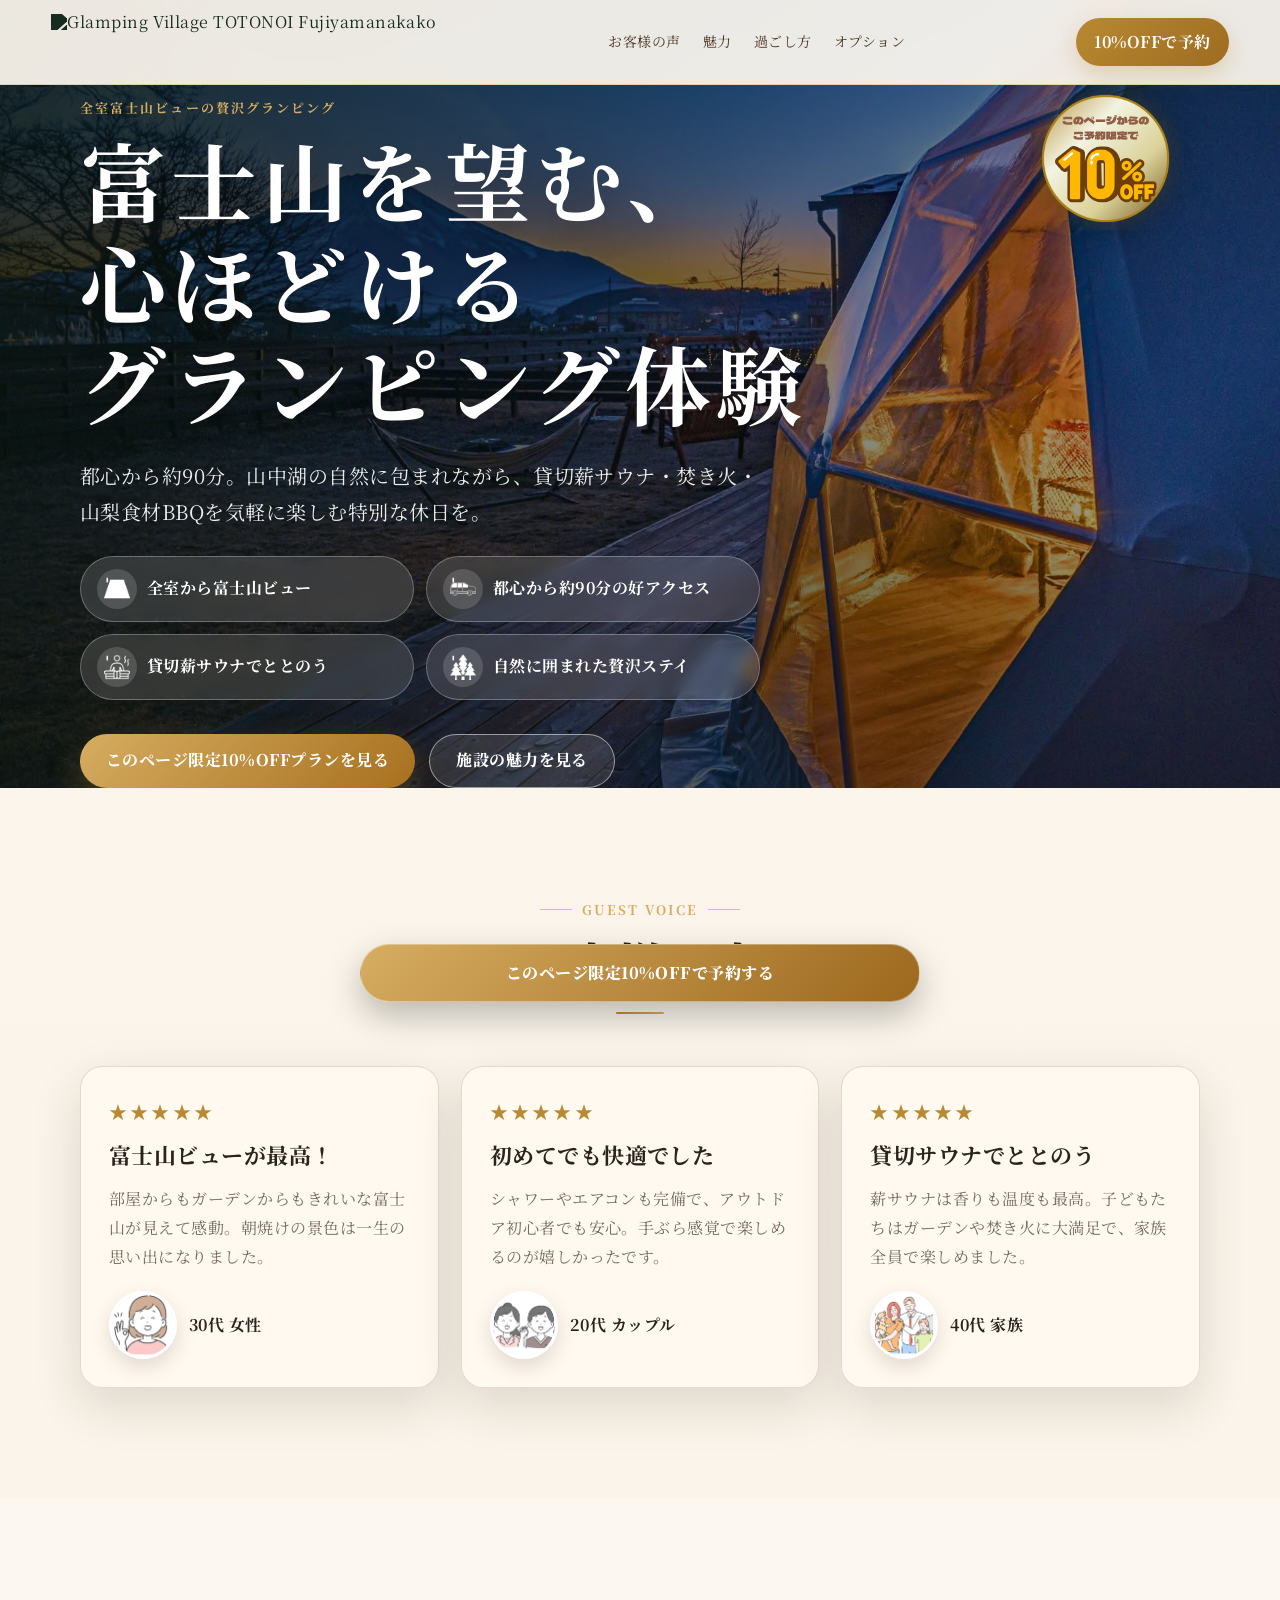
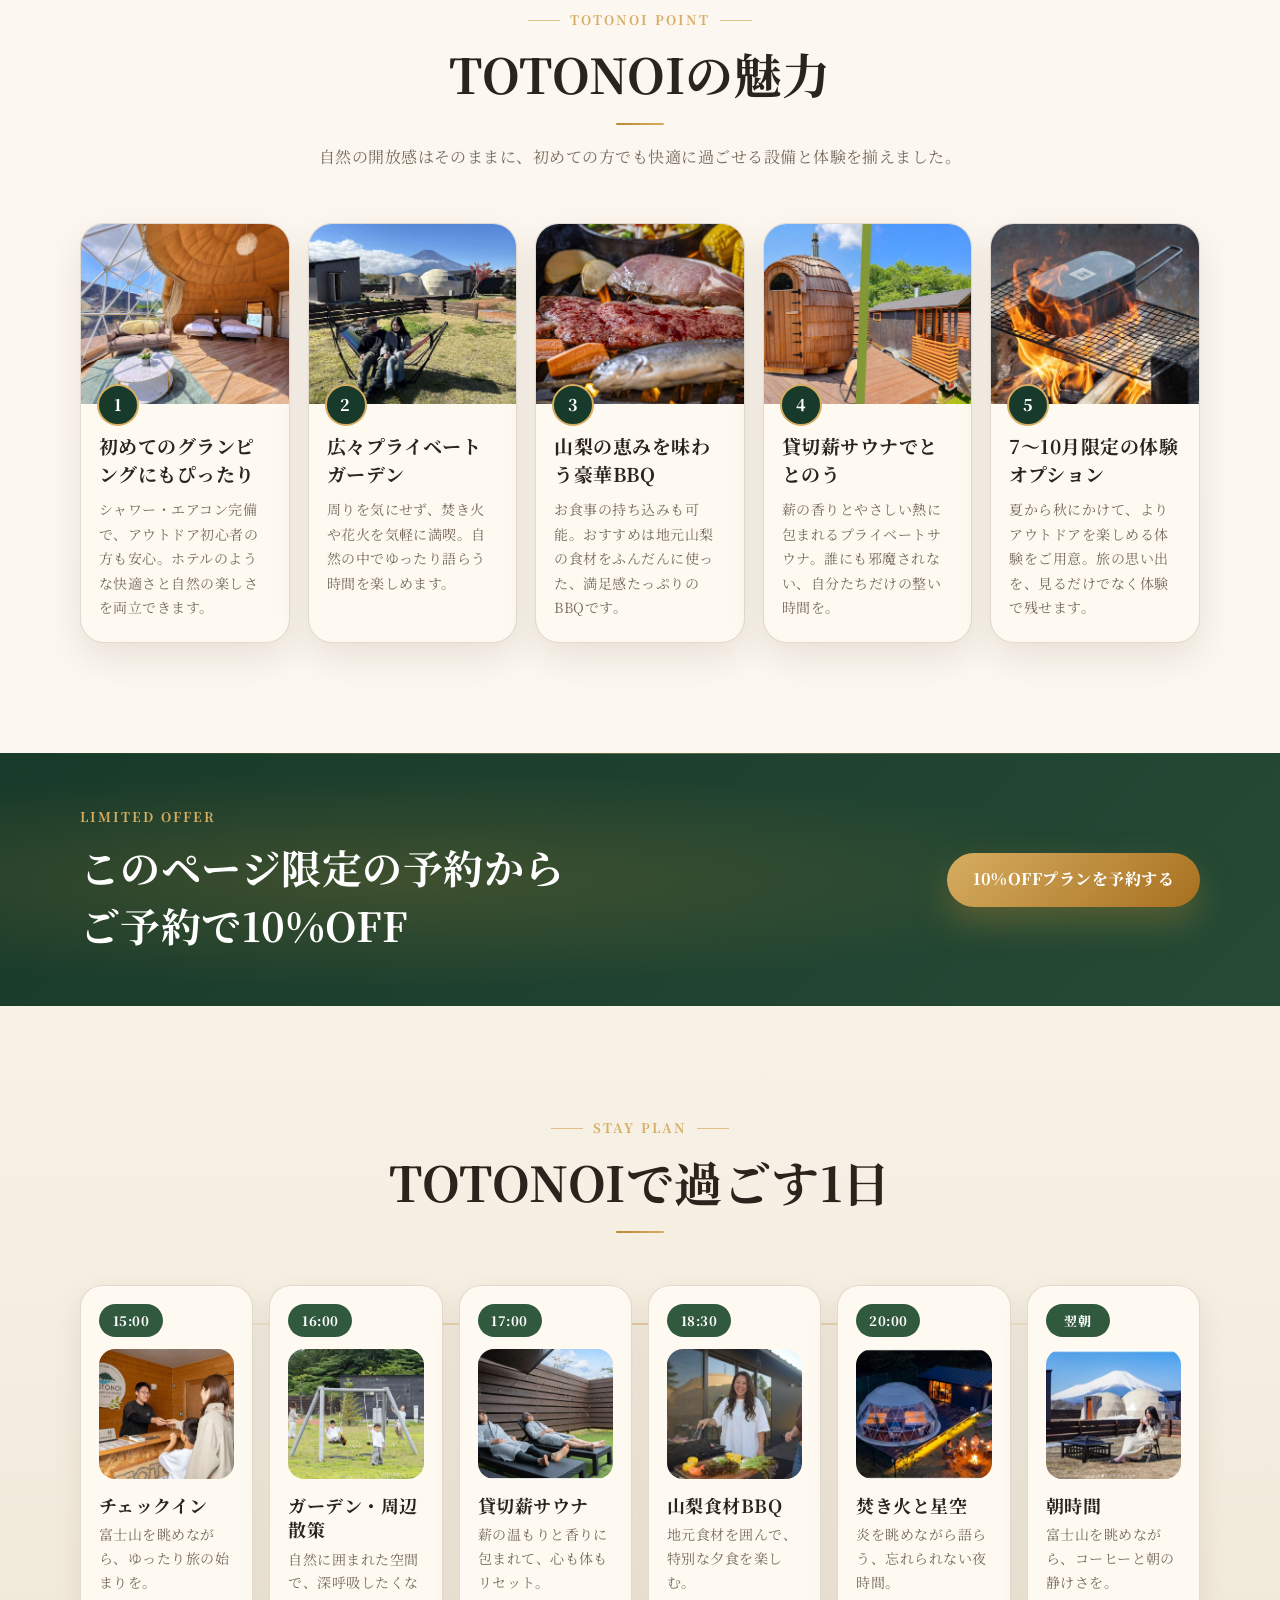
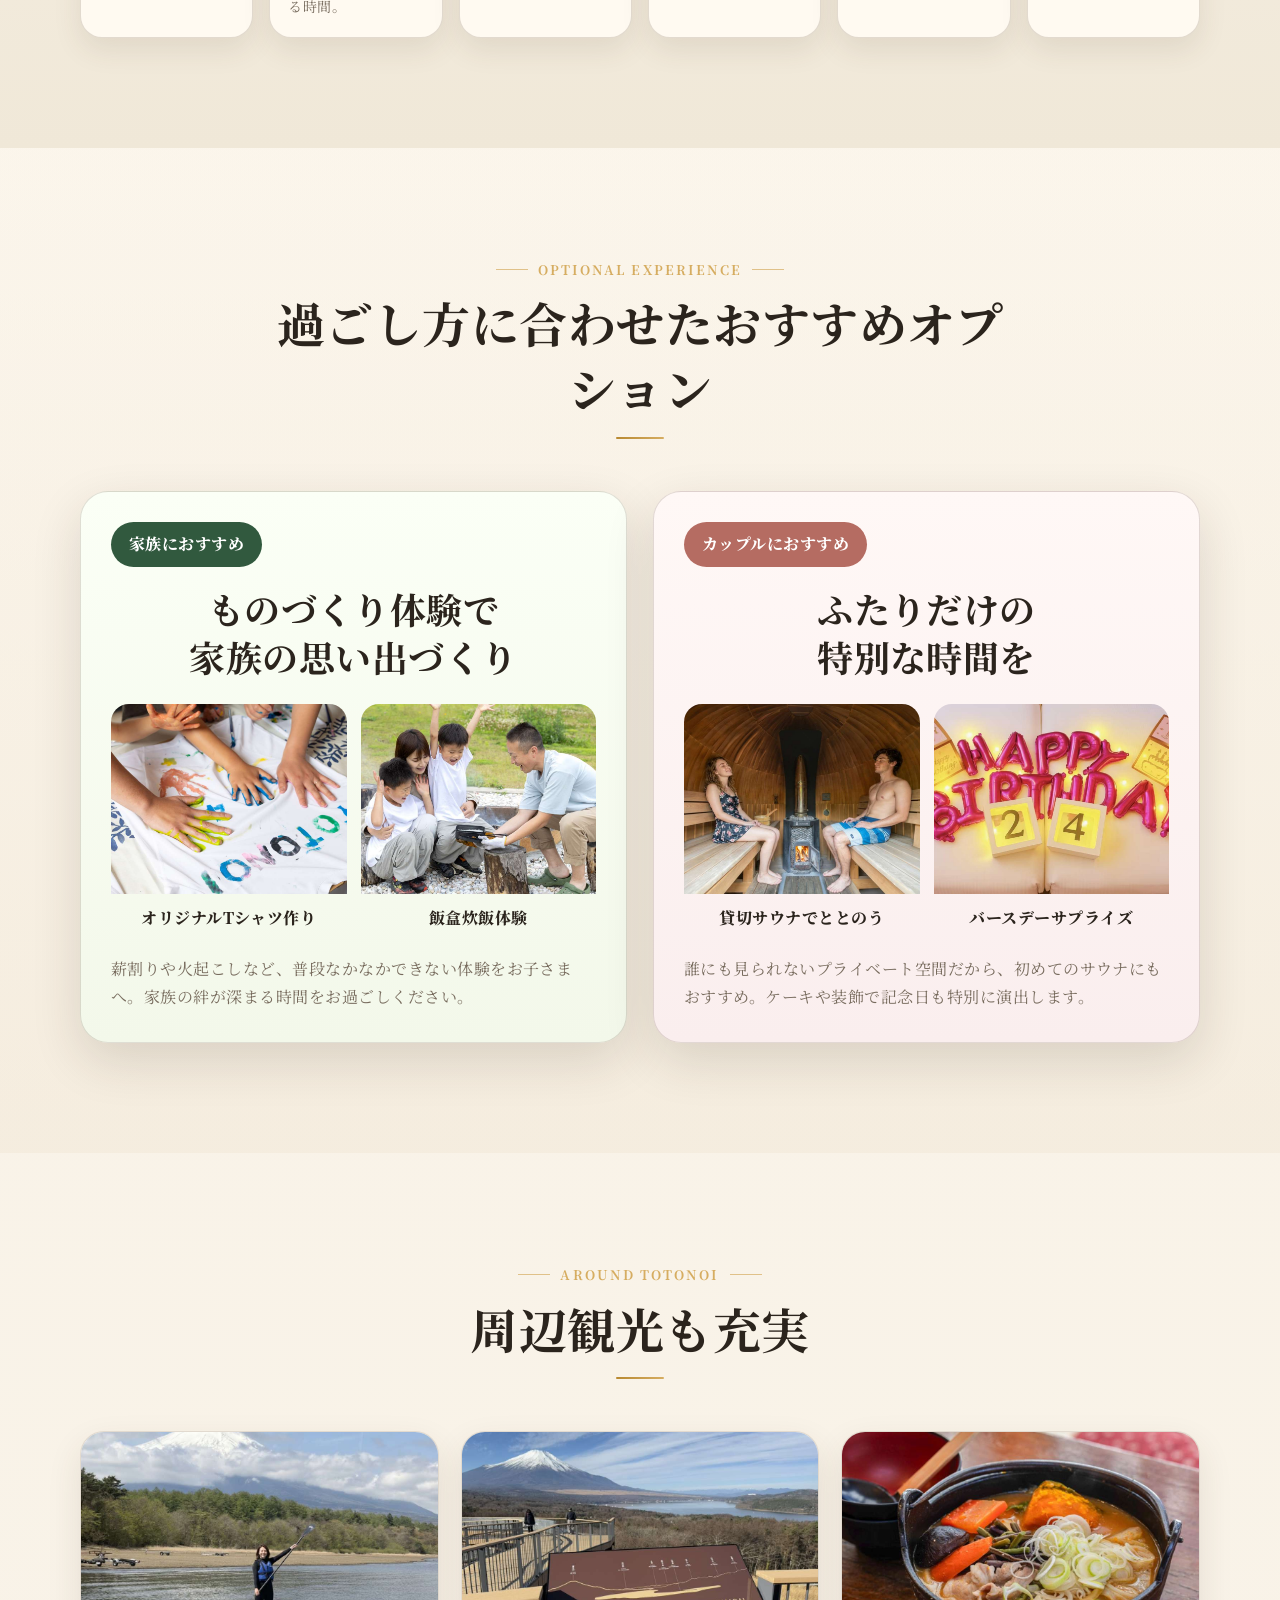
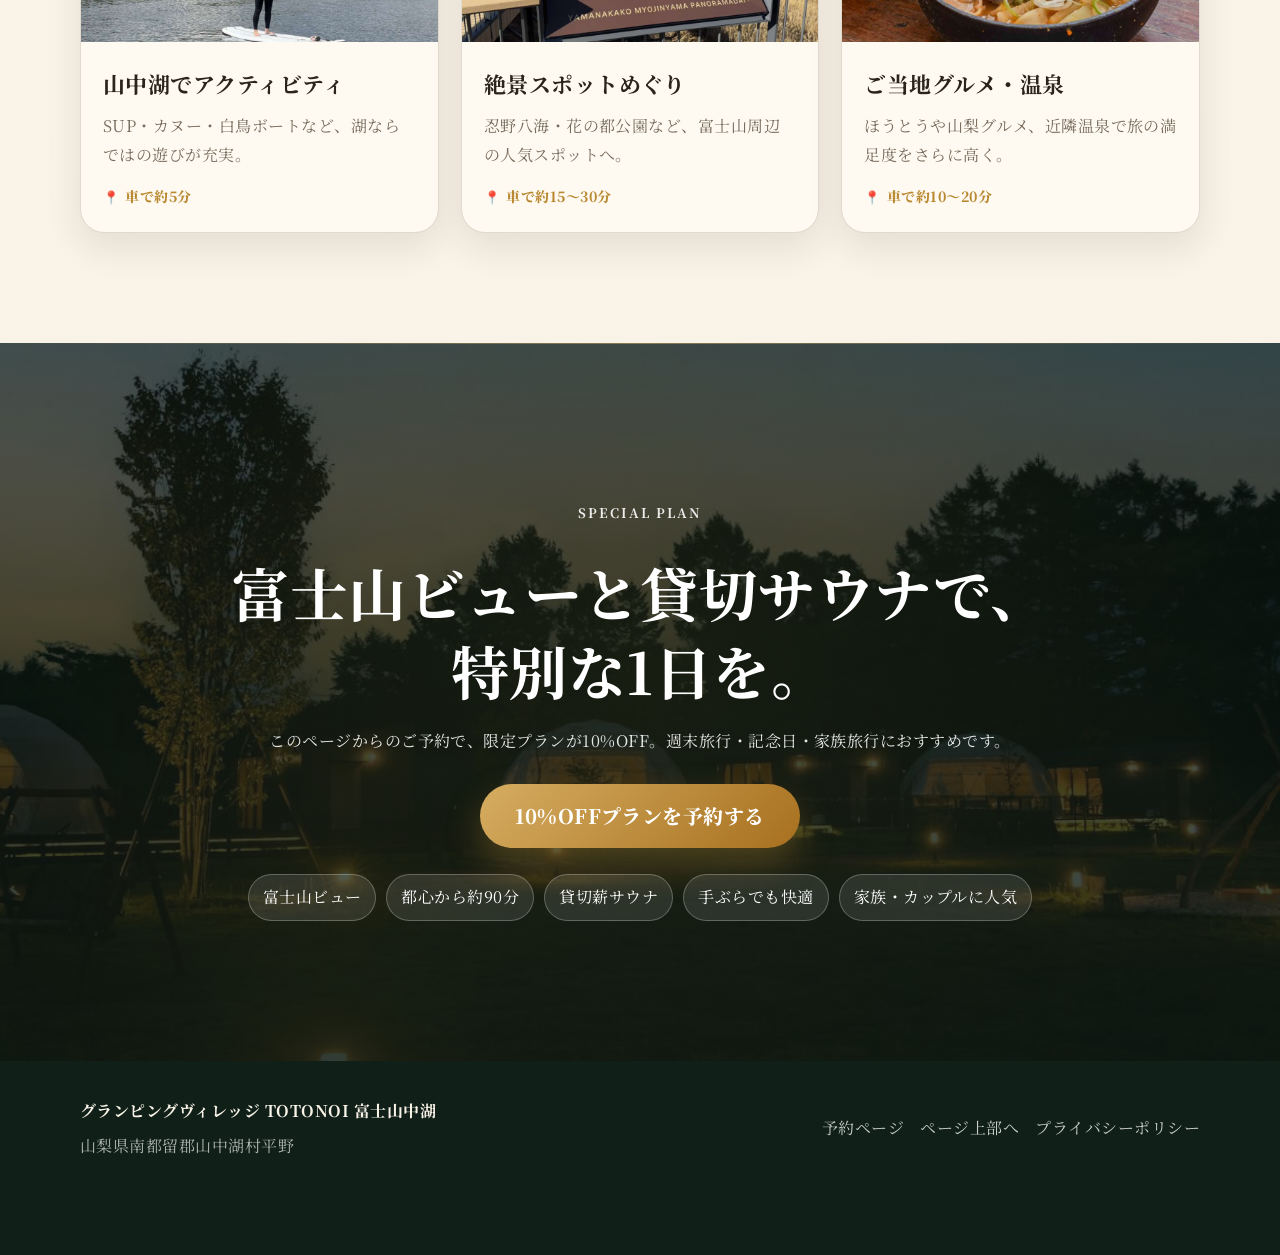
==== commit 8ac23c60: "Update index.html" ====
--- a/index.html
+++ b/index.html
@@ -20,7 +20,7 @@
 
   <header class="site-header" aria-label="ページヘッダー">
     <a class="brand" href="#top" aria-label="TOTONOIトップへ">
-      <img src="images/logo type.png" alt="Glamping Village TOTONOI Fujiyamanakako" class="brand-logo">
+      <img src="images/logo_type.png" alt="Glamping Village TOTONOI Fujiyamanakako" class="brand-logo">
     </a>
     <nav class="header-nav" aria-label="主要ナビゲーション">
       <a href="#voices">お客様の声</a>
@@ -306,8 +306,7 @@
       <div class="footer-links">
         <a class="js-reserve-link" href="#reserve">予約ページ</a>
         <a href="#top">ページ上部へ</a>
-        <!-- 必要に応じてプライバシーポリシーURLへ変更してください -->
-        <a href="#">プライバシーポリシー</a>
+        <a href="privacy.html">プライバシーポリシー</a>
       </div>
     </div>
   </footer>
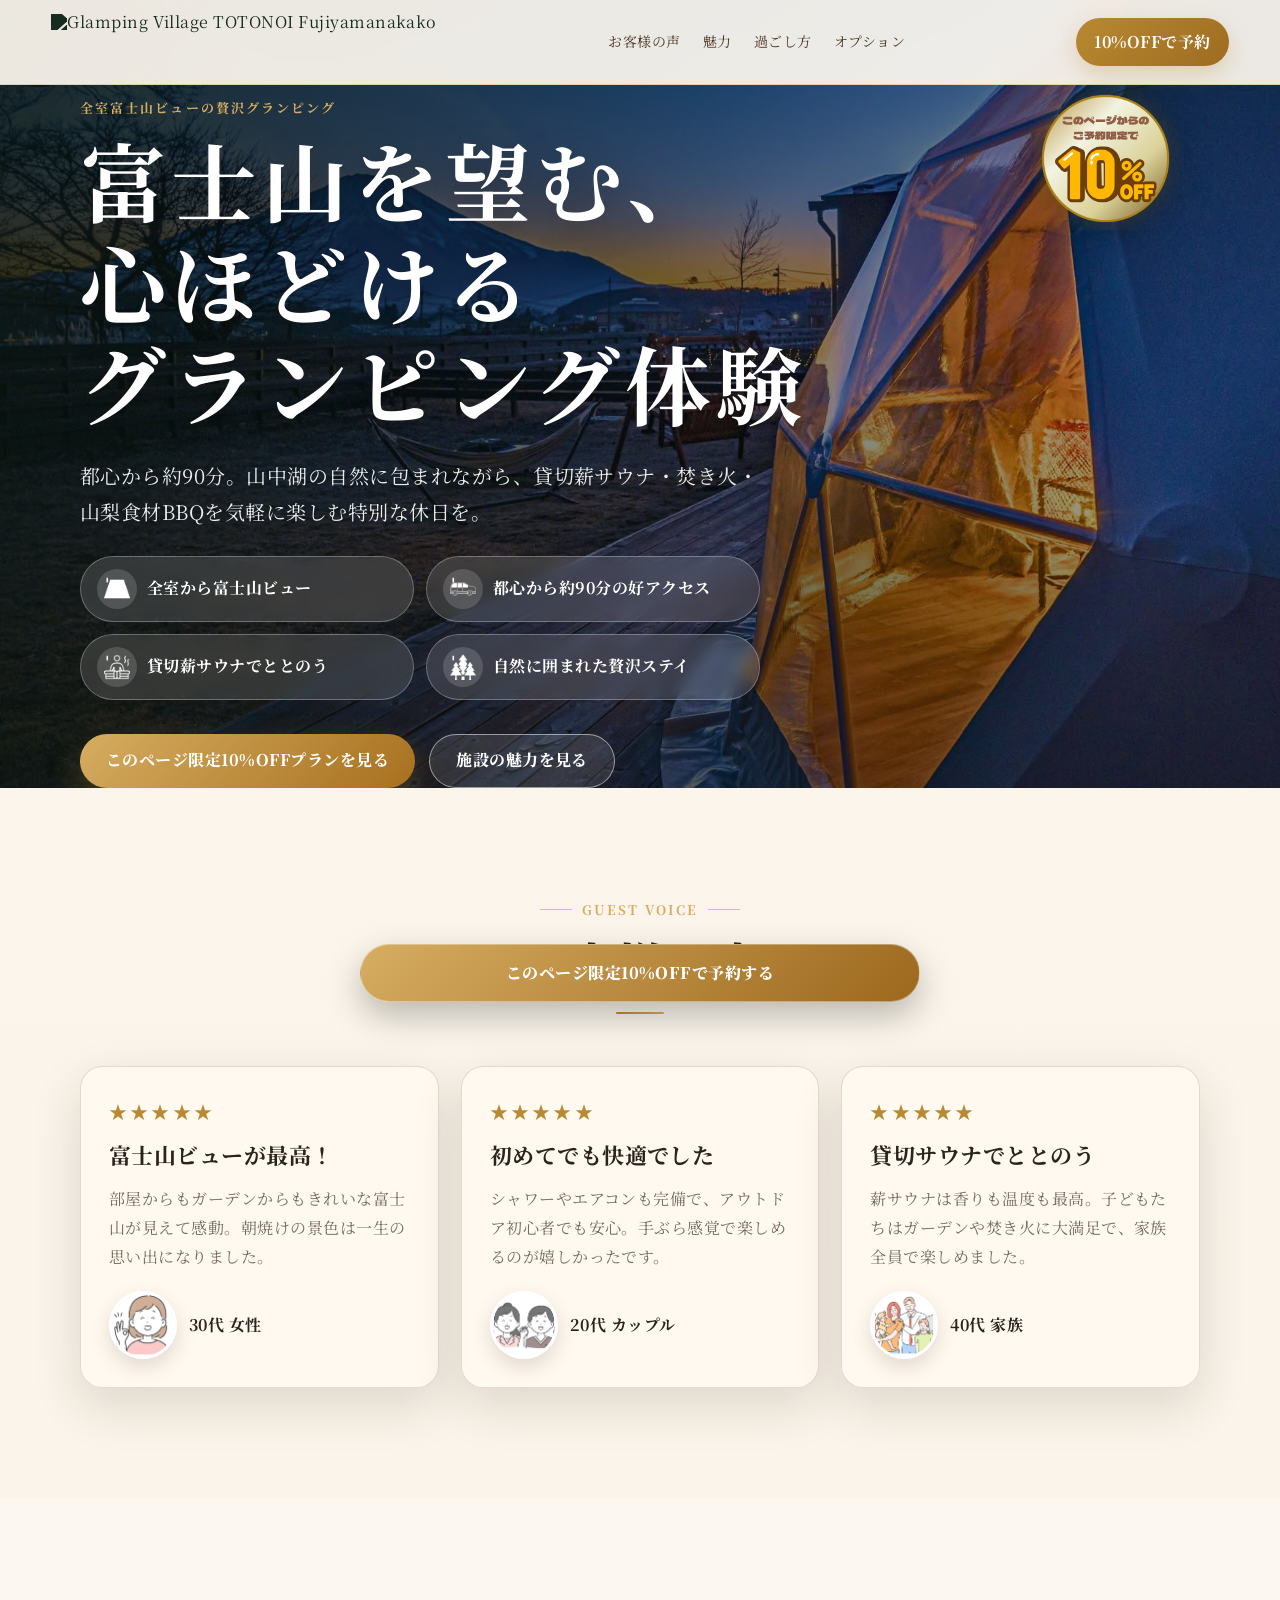
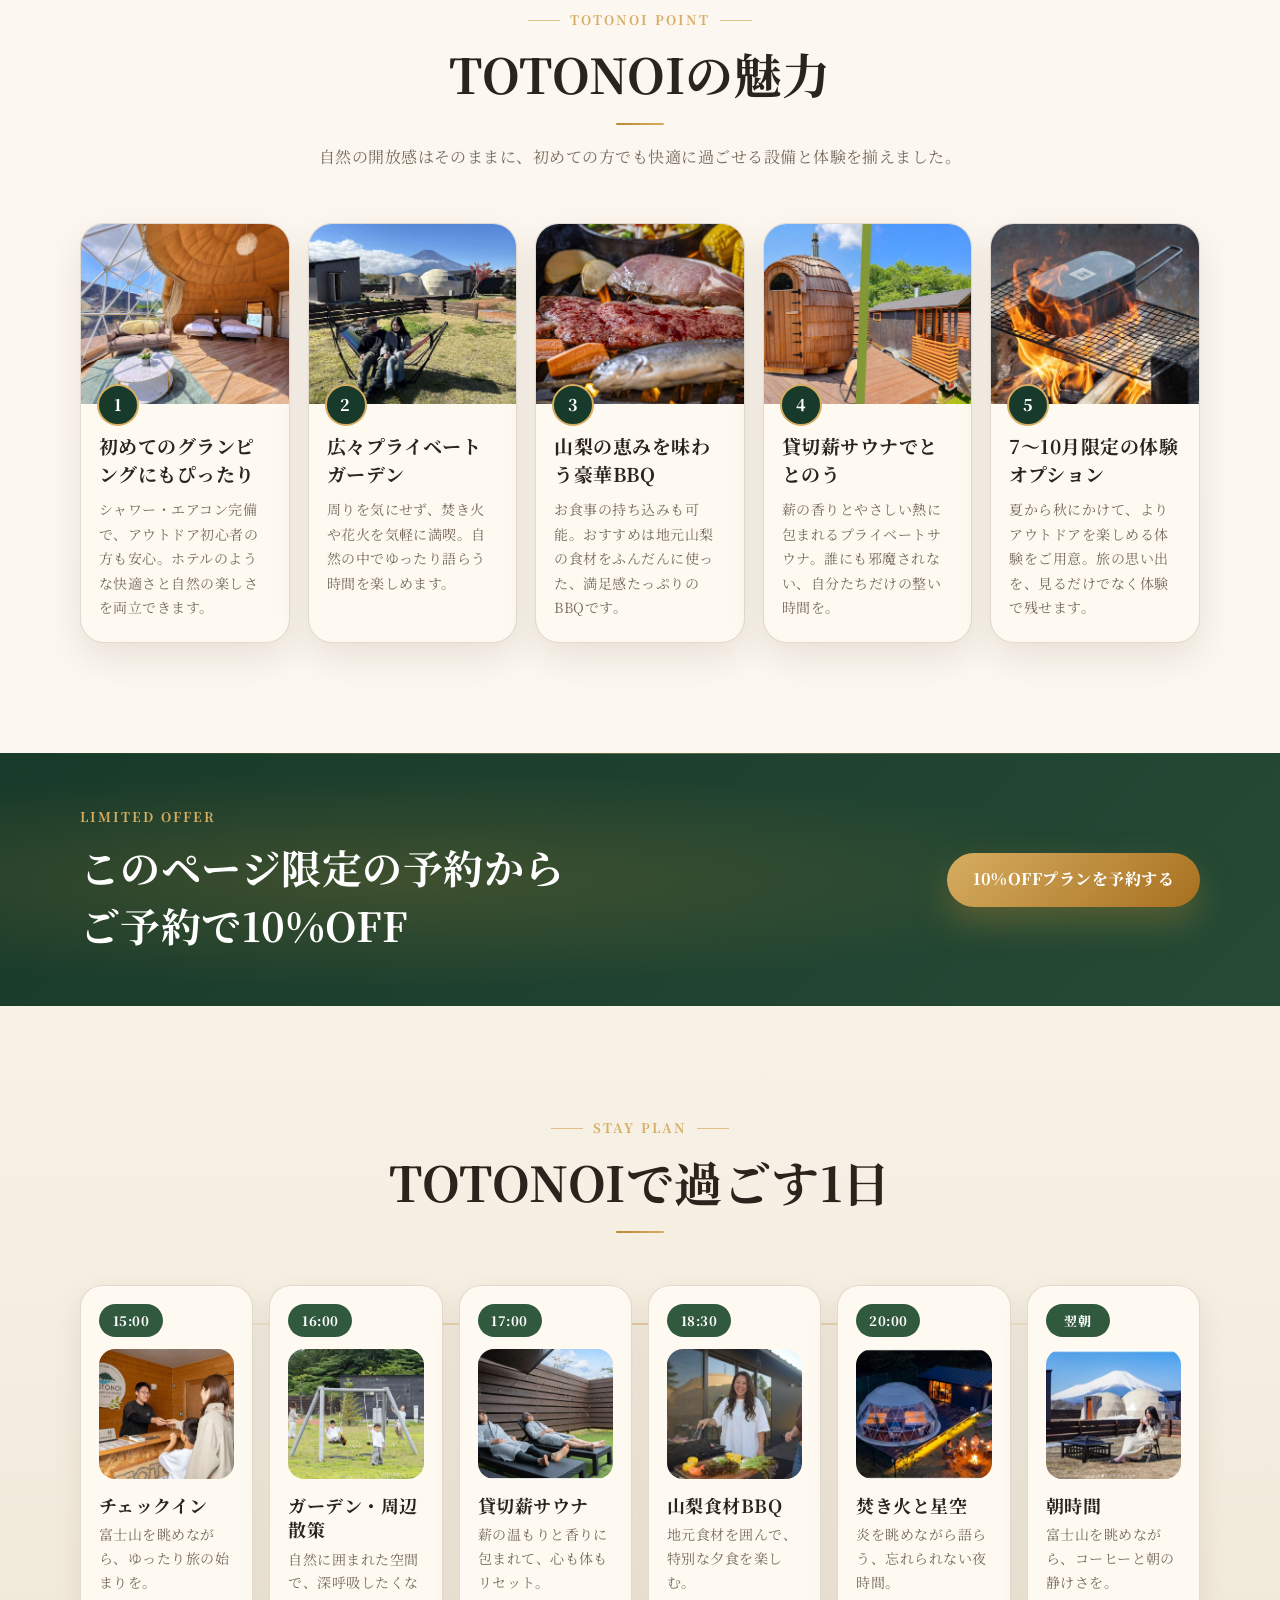
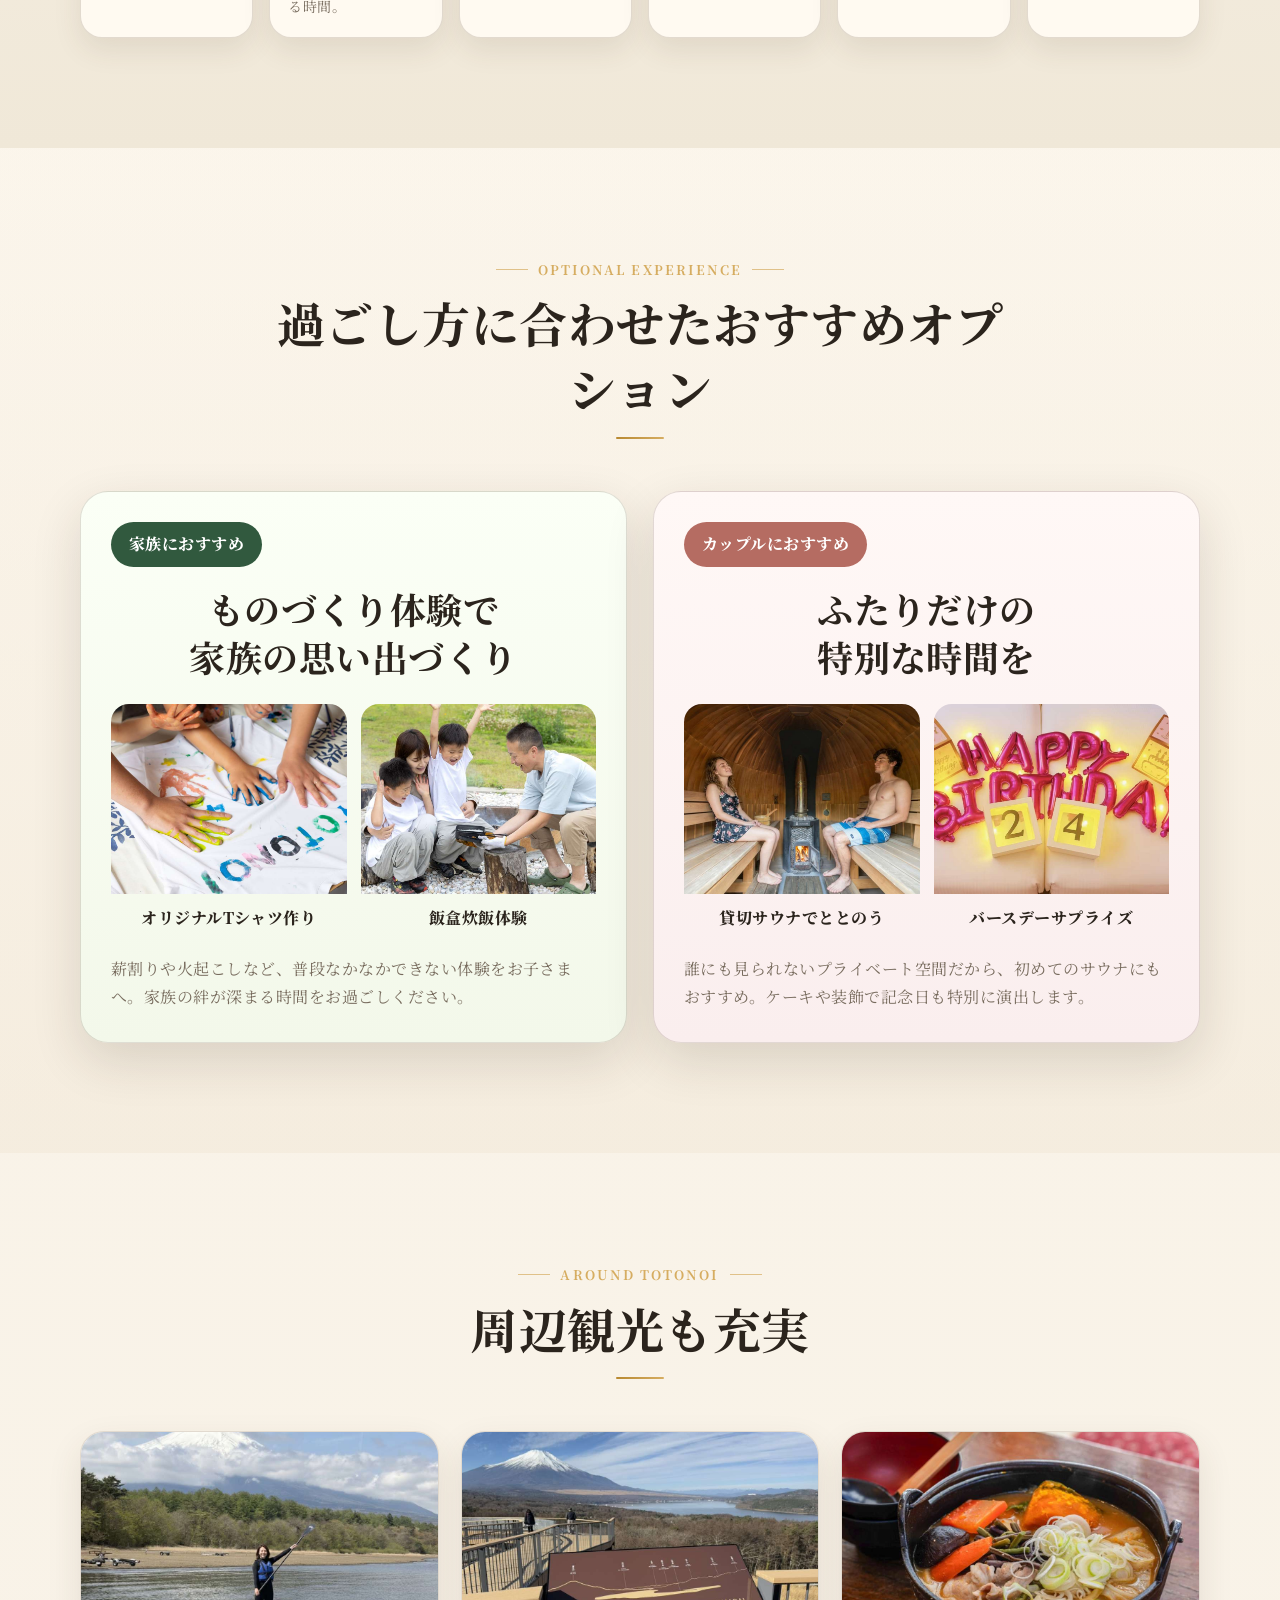
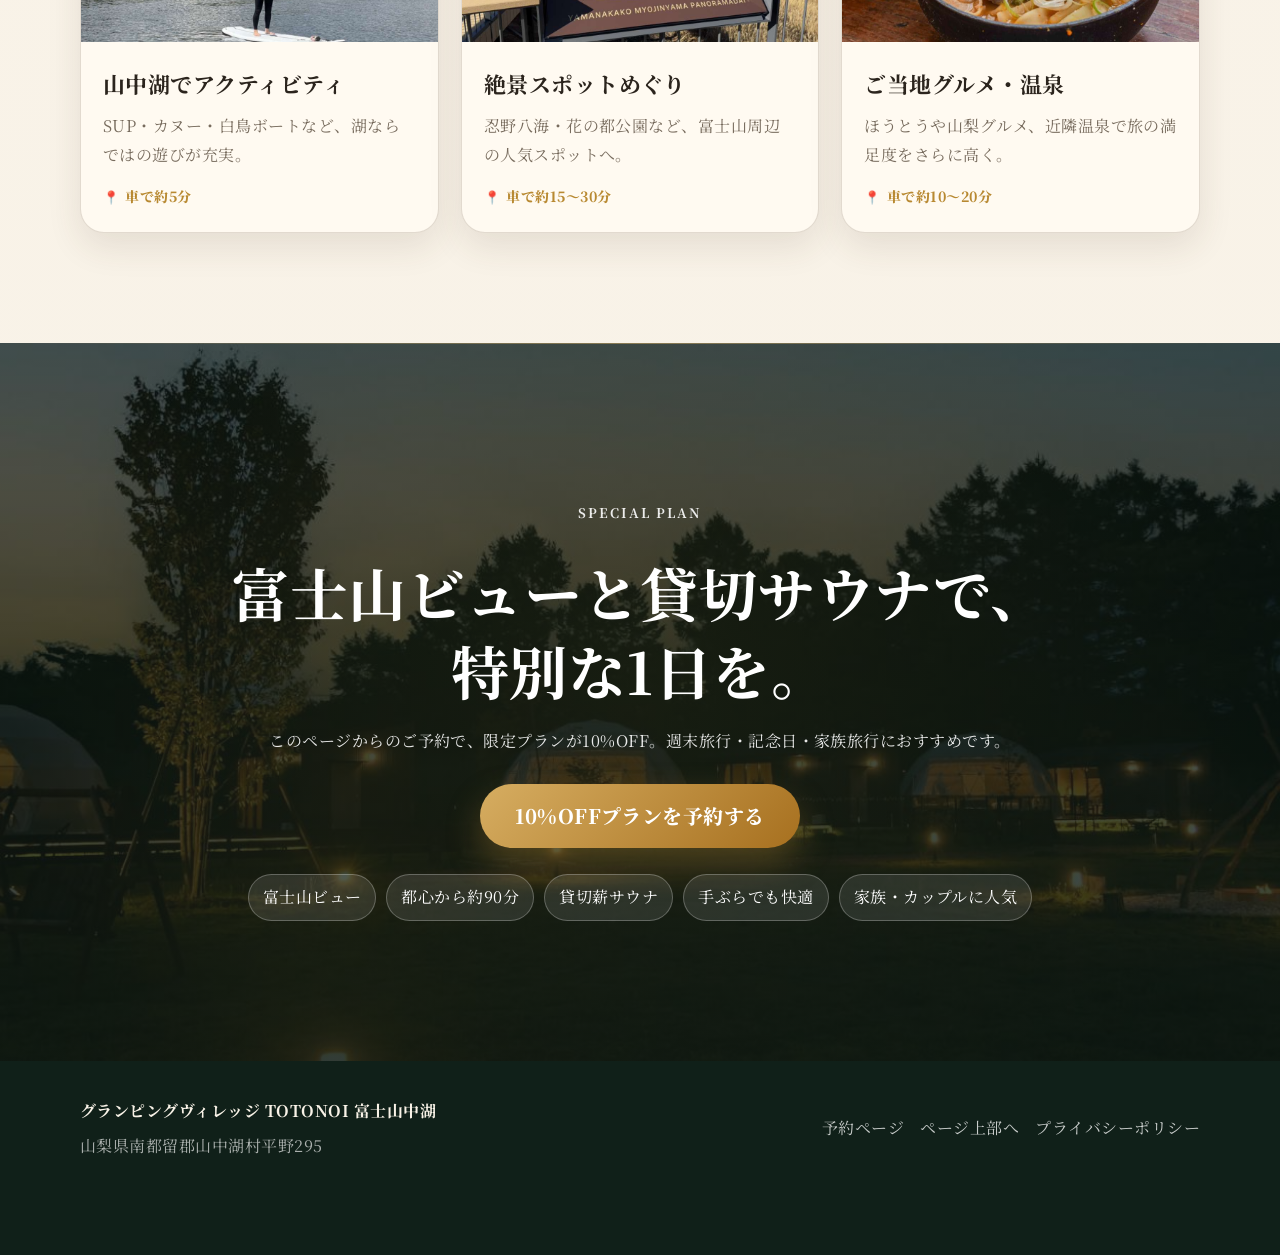
==== commit b1492d77: "Update index.html" ====
--- a/index.html
+++ b/index.html
@@ -301,7 +301,7 @@
     <div class="container footer-inner">
       <div>
         <strong>グランピングヴィレッジ TOTONOI 富士山中湖</strong>
-        <p>山梨県南都留郡山中湖村平野</p>
+        <p>山梨県南都留郡山中湖村平野295</p>
       </div>
       <div class="footer-links">
         <a class="js-reserve-link" href="#reserve">予約ページ</a>
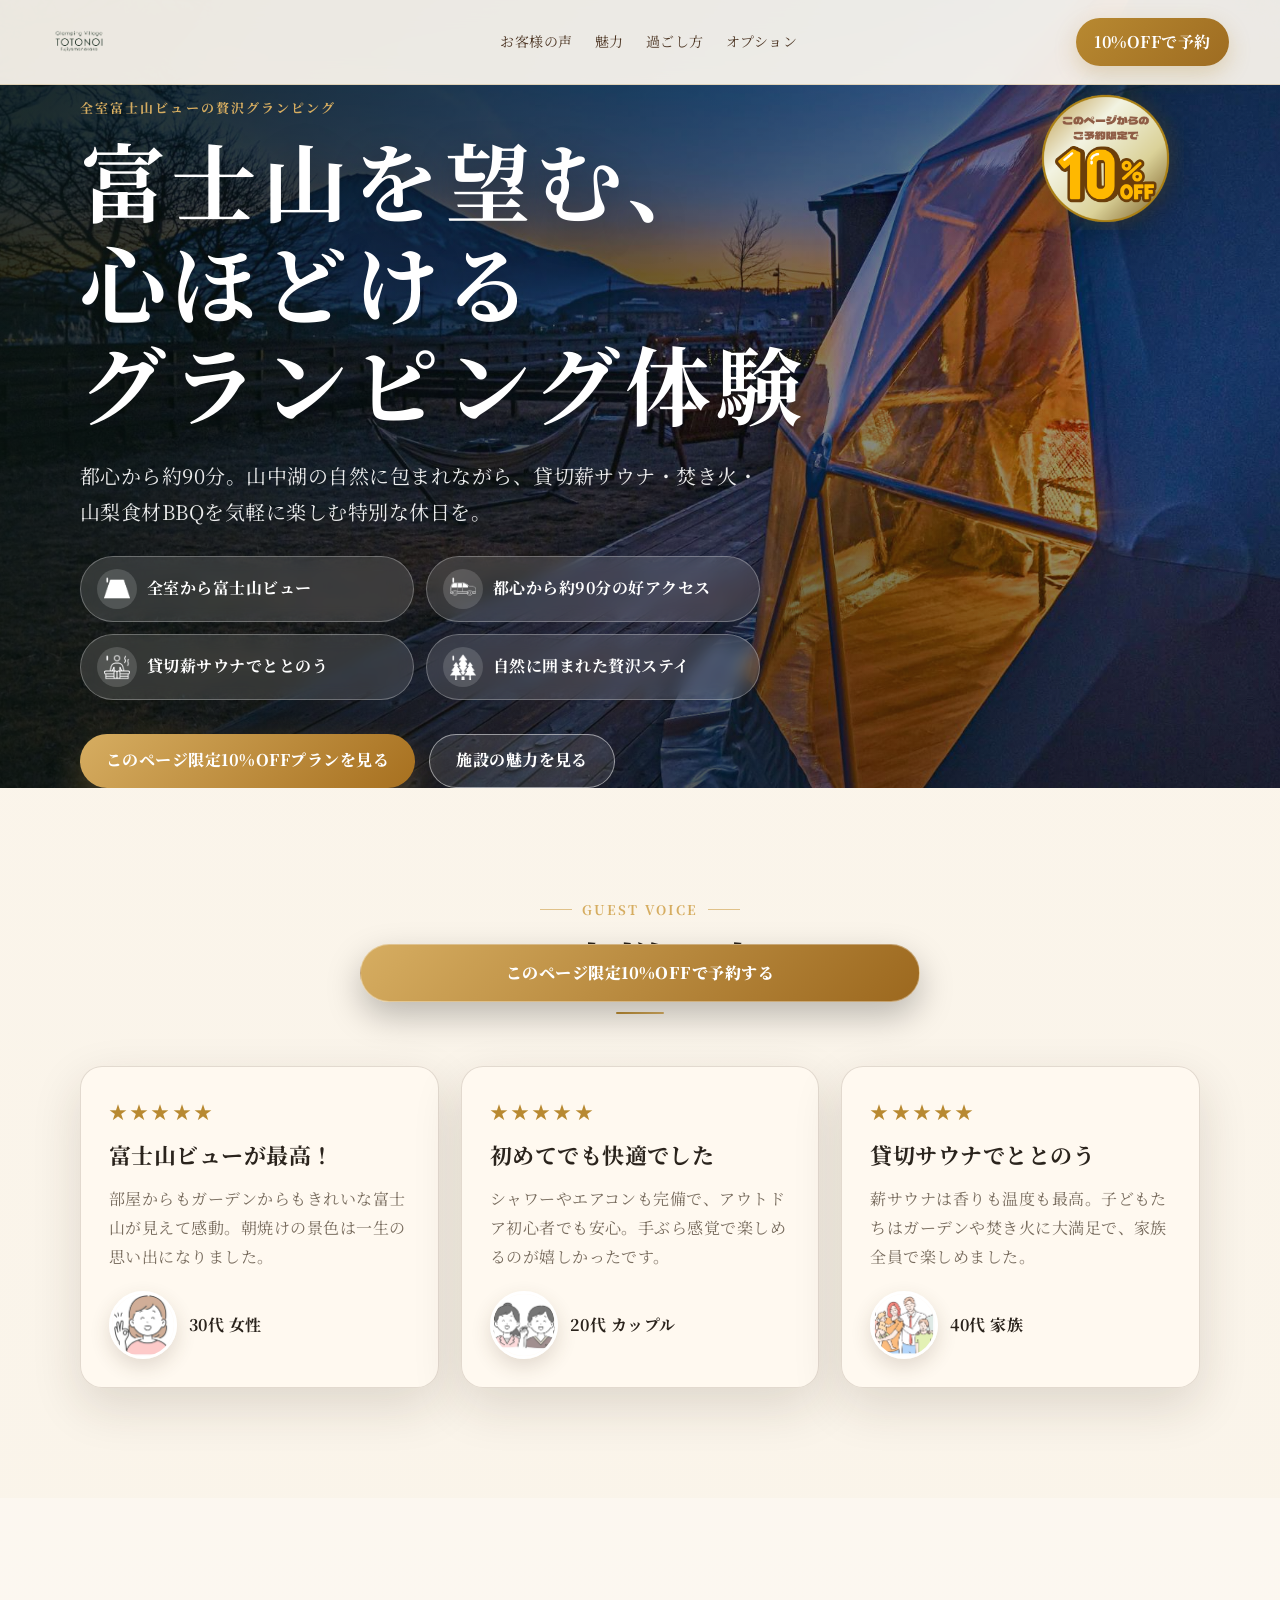
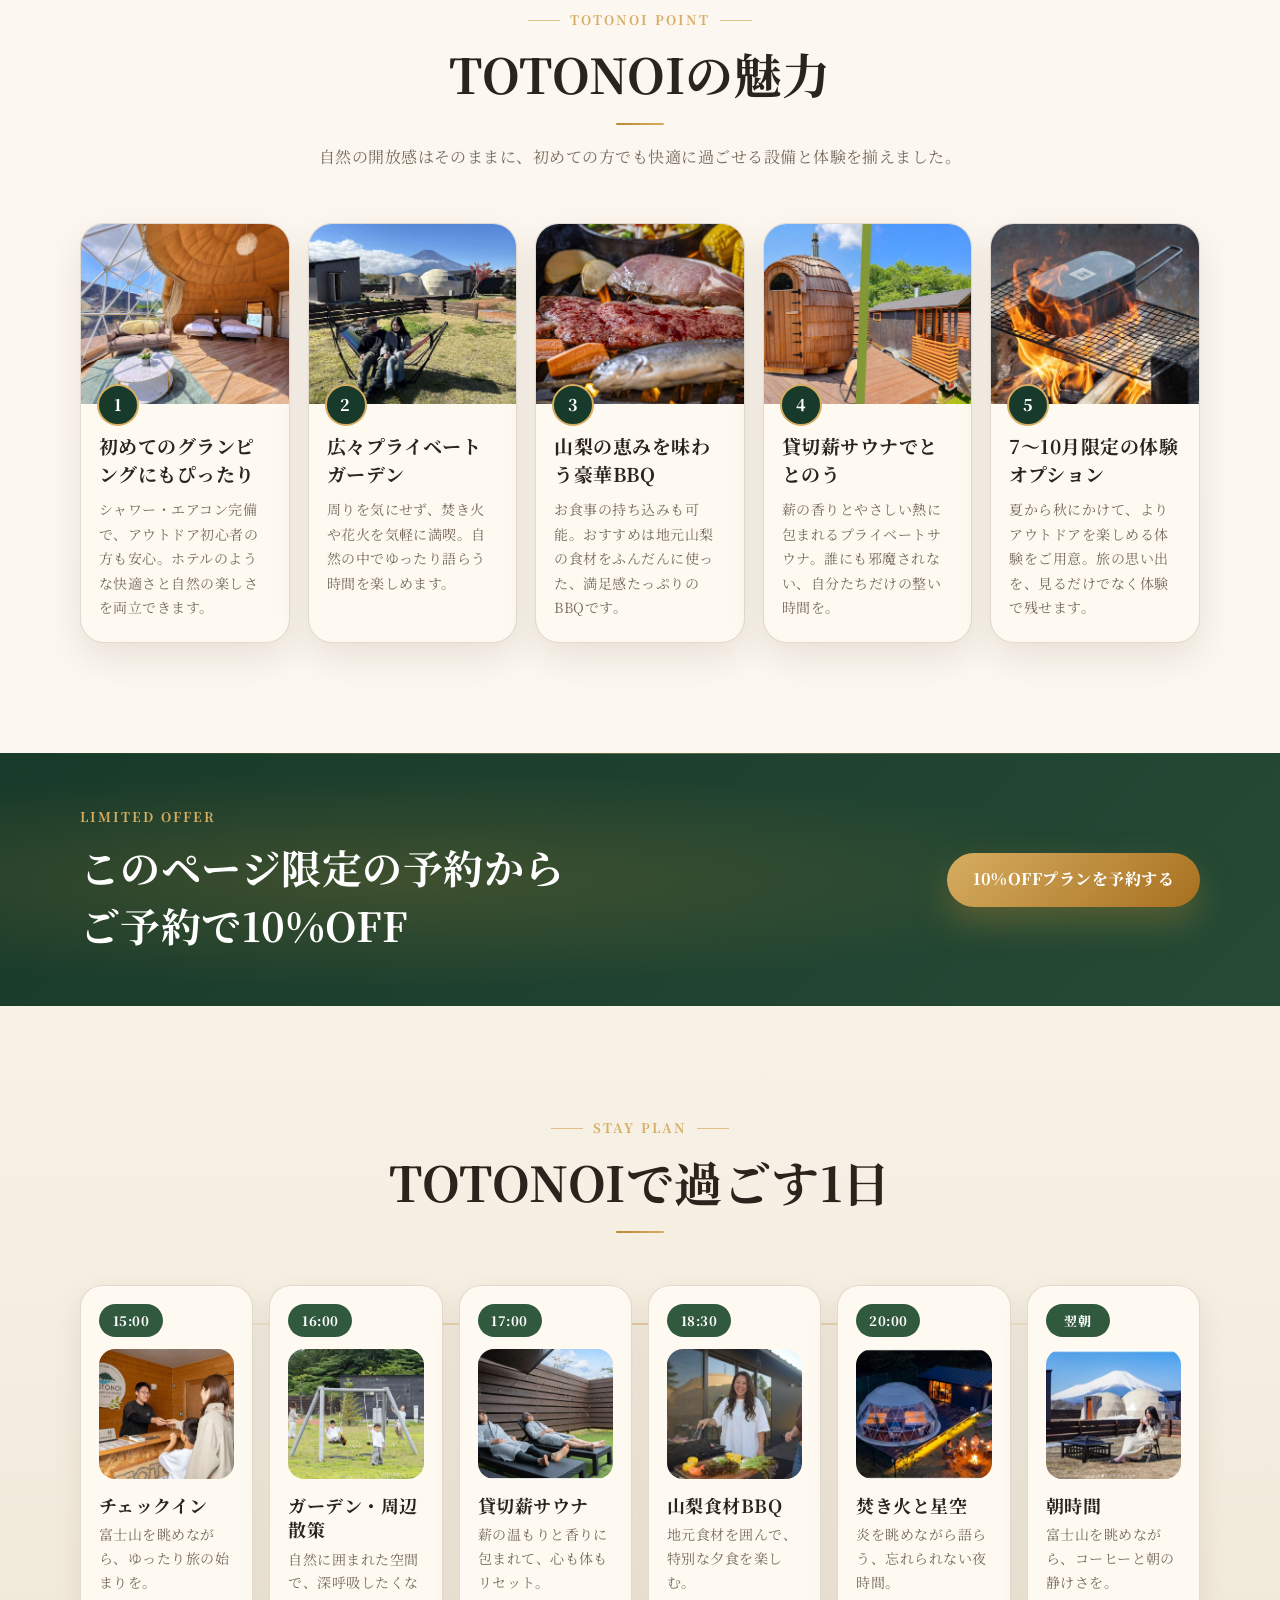
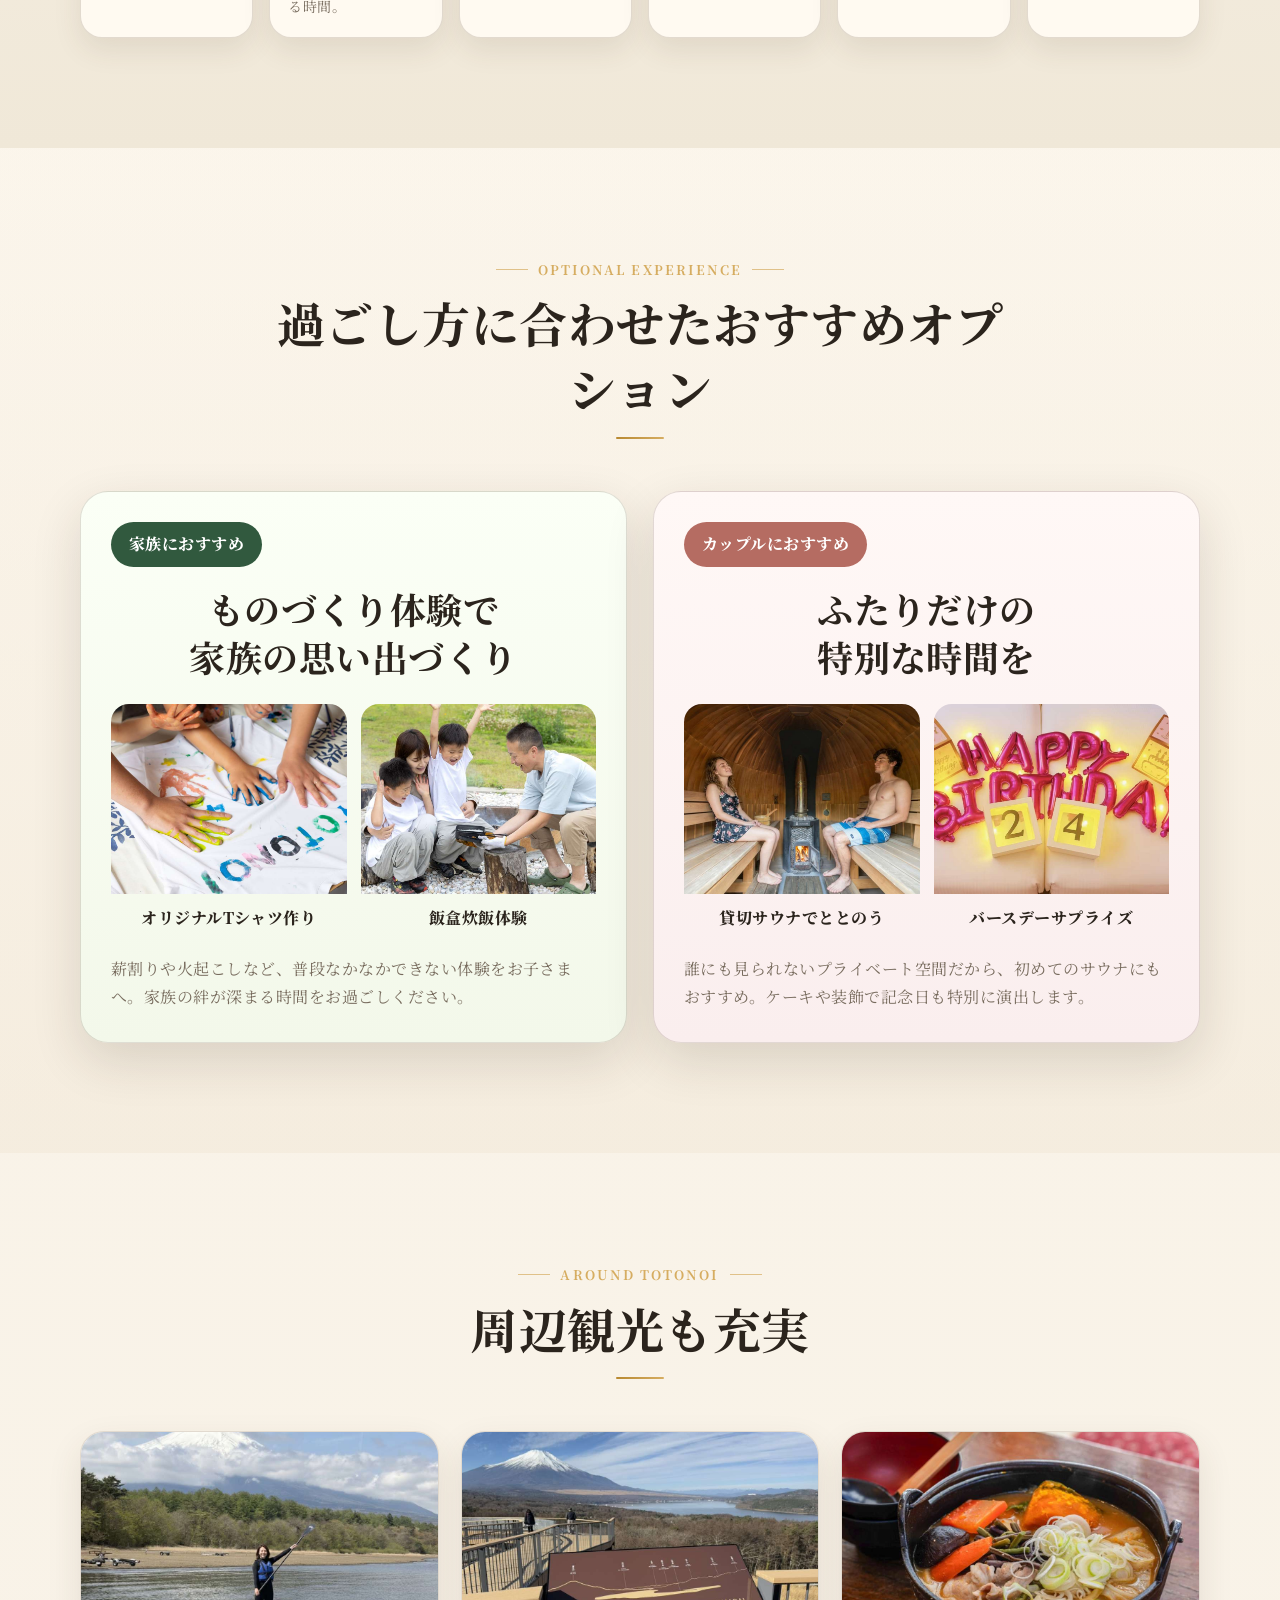
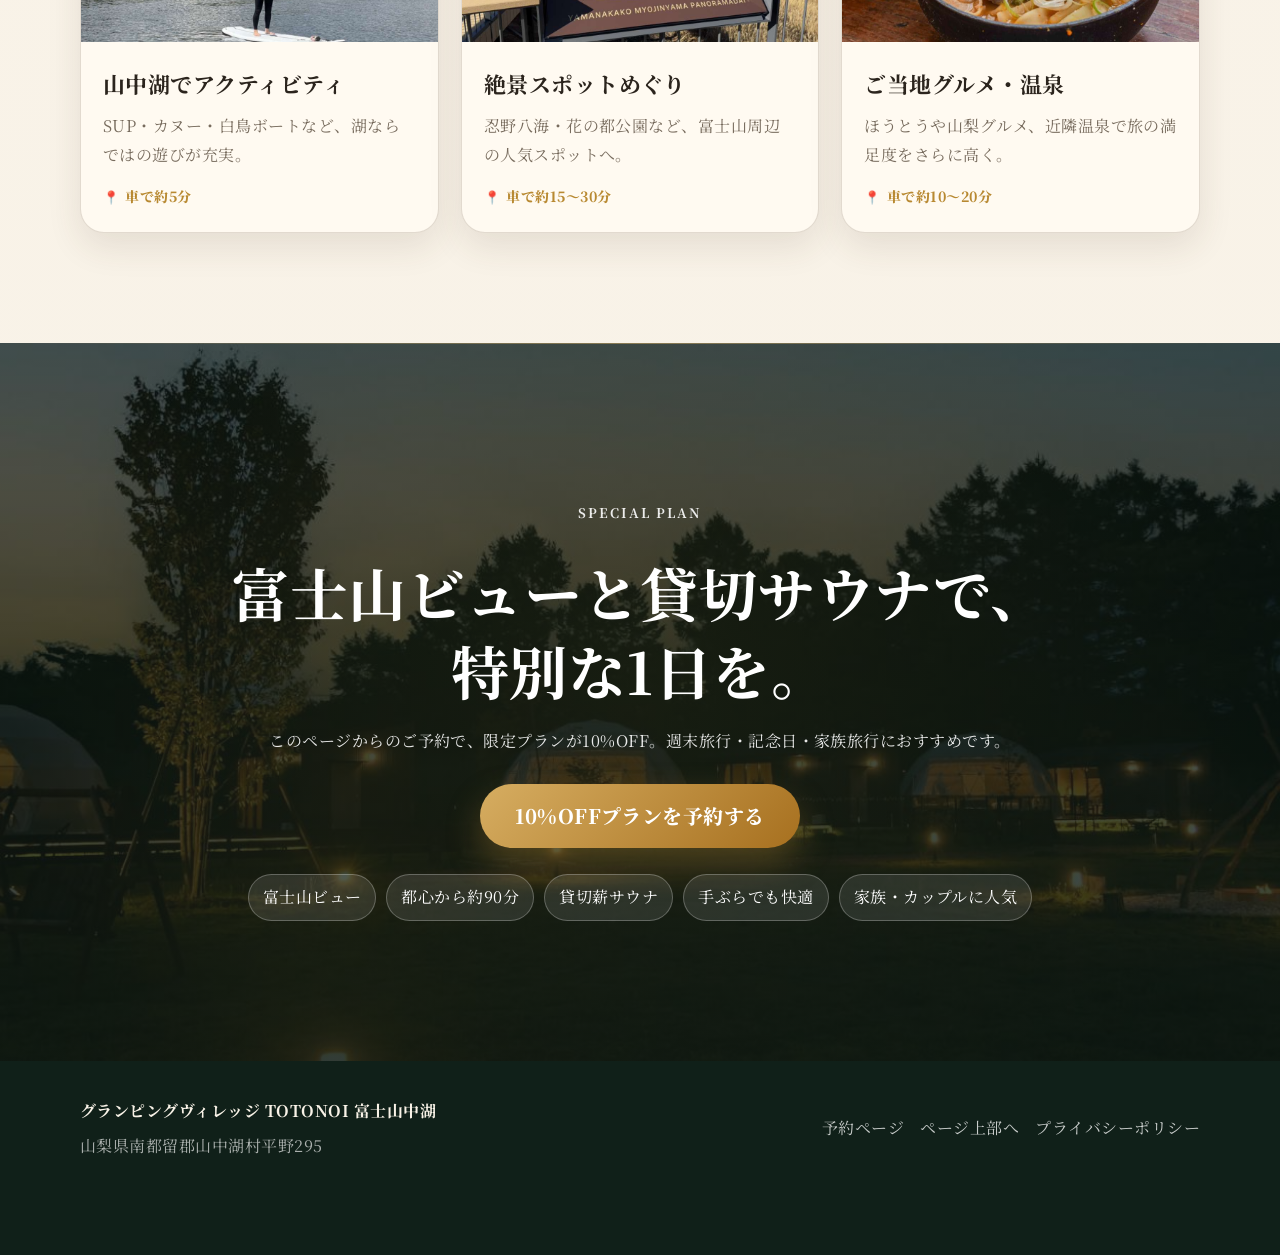
==== commit 08eedcc1: "Update index.html" ====
--- a/index.html
+++ b/index.html
@@ -20,7 +20,7 @@
 
   <header class="site-header" aria-label="ページヘッダー">
     <a class="brand" href="#top" aria-label="TOTONOIトップへ">
-      <img src="images/logo_type.png" alt="Glamping Village TOTONOI Fujiyamanakako" class="brand-logo">
+      <img src="images/logo type.png" alt="Glamping Village TOTONOI Fujiyamanakako" class="brand-logo">
     </a>
     <nav class="header-nav" aria-label="主要ナビゲーション">
       <a href="#voices">お客様の声</a>
